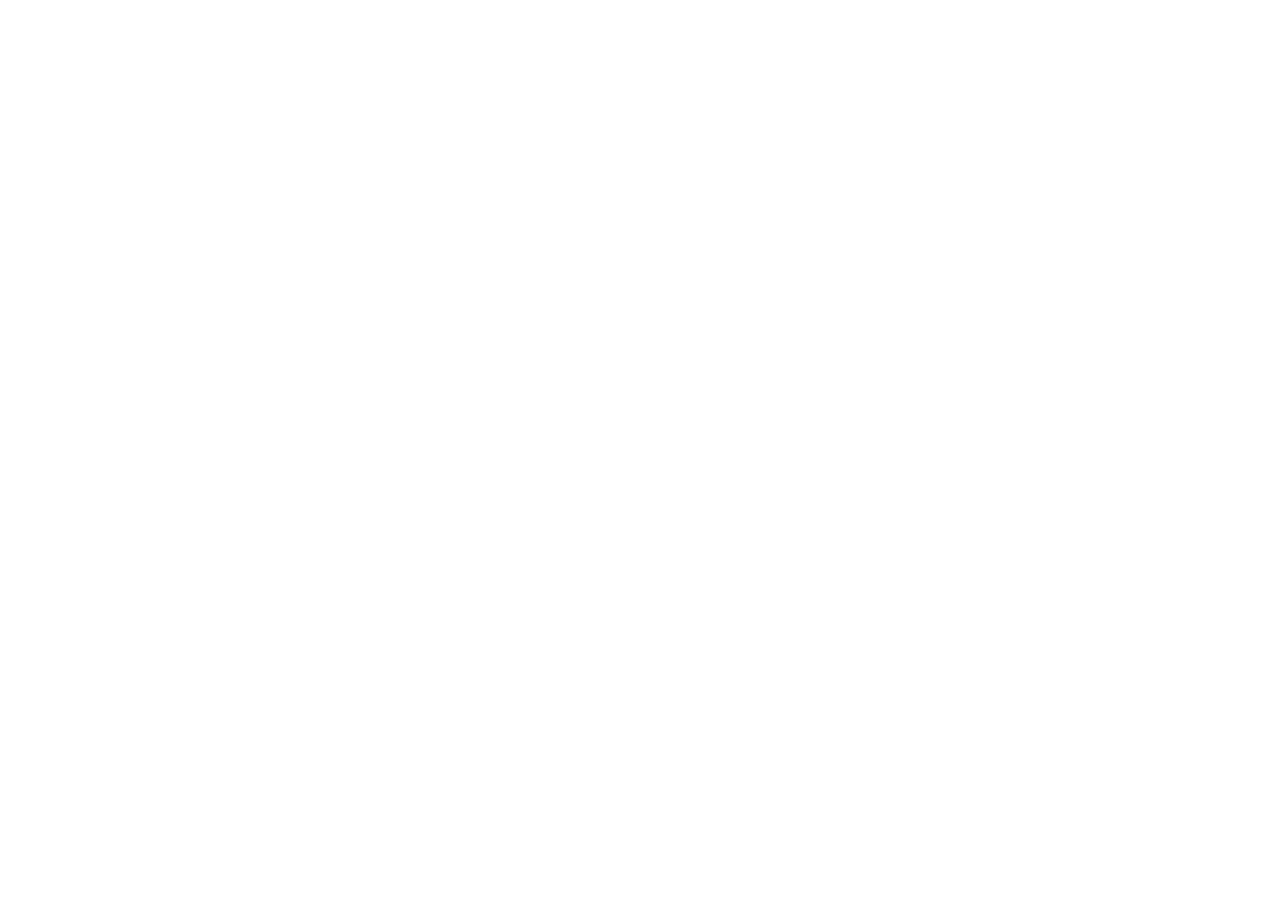
==== contact.html @ e7af488c "Initialisation du projet AfriConnect Summit" ====
<!DOCTYPE html>
<html lang="en">
<head>
    <meta charset="UTF-8">
    <meta name="viewport" content="width=device-width, initial-scale=1.0">
    <title>AfriConnect Summit 2026</title>
</head>
<body>
    
</body>
</html>
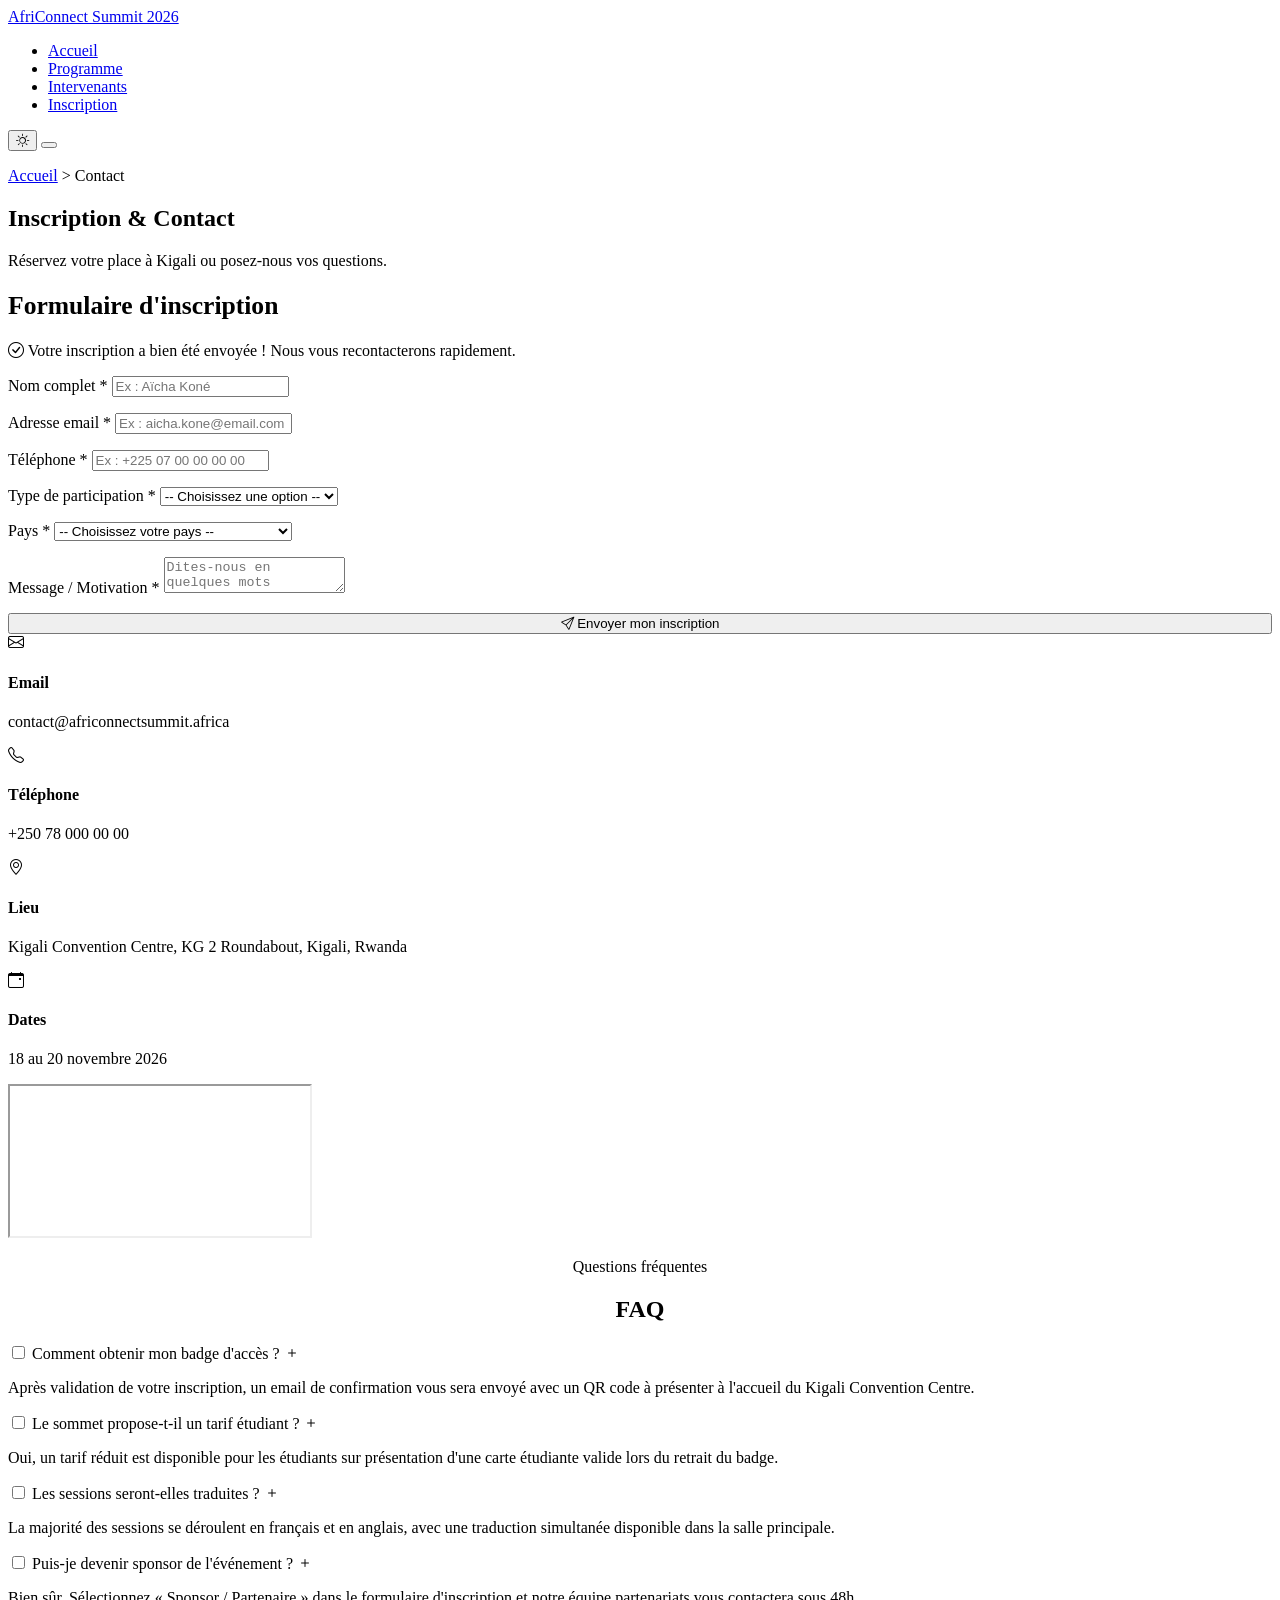
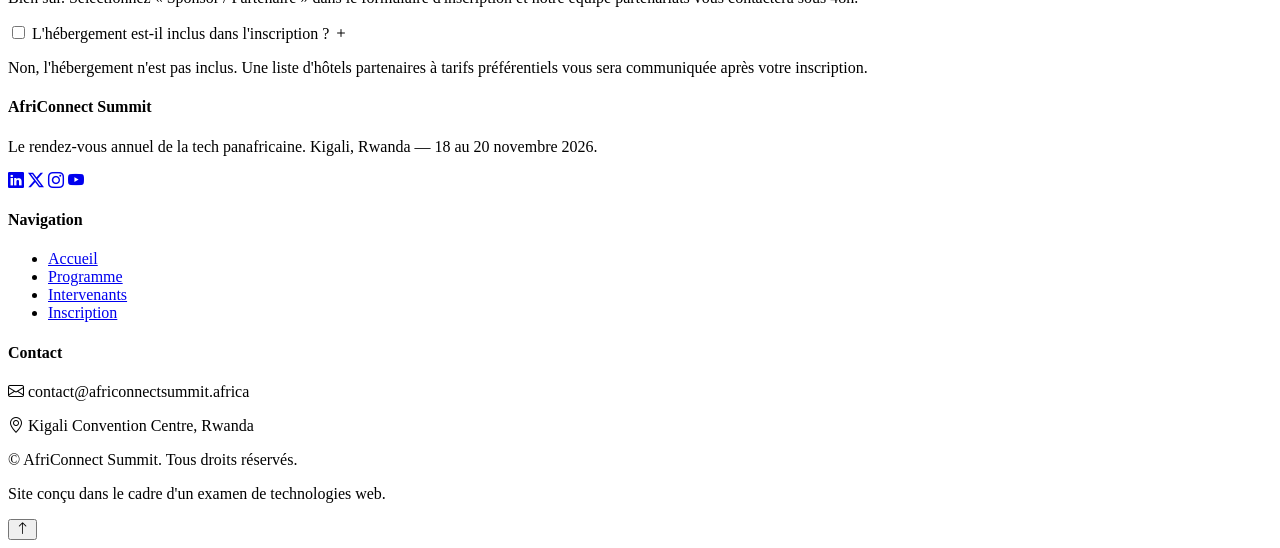
==== commit 5d2cf666: "Commit 2:Ajout de la structure HTML et CSS de base" ====
--- a/contact.html
+++ b/contact.html
@@ -1,11 +1,284 @@
 <!DOCTYPE html>
-<html lang="en">
+<html lang="fr">
 <head>
-    <meta charset="UTF-8">
-    <meta name="viewport" content="width=device-width, initial-scale=1.0">
-    <title>AfriConnect Summit 2026</title>
+  <meta charset="UTF-8">
+  <meta name="viewport" content="width=device-width, initial-scale=1.0">
+  <title>AfriConnect Summit 2026 — Inscription & Contact</title>
+  <meta name="description" content="Inscrivez-vous à l'AfriConnect Summit 2026 et contactez l'équipe organisatrice.">
+
+  <link rel="preconnect" href="https://fonts.googleapis.com">
+  <link href="https://fonts.googleapis.com/css2?family=Bricolage+Grotesque:wght@500;600;700;800&family=Inter:wght@400;500;600;700&display=swap" rel="stylesheet">
+  <link rel="stylesheet" href="https://cdn.jsdelivr.net/npm/bootstrap-icons@1.11.3/font/bootstrap-icons.css">
+  <!-- <link rel="stylesheet" href="css/style.css"> -->
 </head>
 <body>
-    
+
+  <header>
+    <nav class="navbar">
+      <div class="container">
+        <a href="index.html" class="logo">AfriConnect <span>Summit 2026</span></a>
+
+        <ul class="nav-links">
+          <li><a href="index.html">Accueil</a></li>
+          <li><a href="programme.html">Programme</a></li>
+          <li><a href="intervenants.html">Intervenants</a></li>
+          <li><a href="contact.html" class="active">Inscription</a></li>
+        </ul>
+
+        <div class="nav-actions">
+          <button class="theme-toggle" aria-label="Basculer le mode sombre / clair">
+            <i class="bi bi-sun"></i>
+          </button>
+          <button class="hamburger" aria-label="Ouvrir le menu de navigation">
+            <span></span><span></span><span></span>
+          </button>
+        </div>
+      </div>
+    </nav>
+  </header>
+
+  <main>
+    <!-- ========================= HERO INTERNE ========================= -->
+    <section class="page-hero">
+      <div class="container">
+        <p class="breadcrumb"><a href="index.html">Accueil</a> &gt; <span class="current">Contact</span></p>
+        <h1>Inscription & Contact</h1>
+        <p class="section-subtitle">Réservez votre place à Kigali ou posez-nous vos questions.</p>
+      </div>
+    </section>
+
+    <!-- ===================== FORMULAIRE + INFOS ===================== -->
+    <section class="contact-section">
+      <div class="container">
+        <div class="contact-layout">
+
+          <!-- Colonne gauche : formulaire -->
+          <div class="contact-form-wrap">
+            <h2 class="section-title" style="font-size:1.6rem;">Formulaire d'inscription</h2>
+
+            <p class="form-success">
+              <i class="bi bi-check-circle"></i>
+              Votre inscription a bien été envoyée ! Nous vous recontacterons rapidement.
+            </p>
+
+            <form id="contact-form" novalidate>
+
+              <div class="form-group">
+                <label for="full-name">Nom complet *</label>
+                <input type="text" id="full-name" name="full-name" placeholder="Ex : Aïcha Koné">
+                <p class="error-message"></p>
+              </div>
+
+              <div class="form-group">
+                <label for="email">Adresse email *</label>
+                <input type="email" id="email" name="email" placeholder="Ex : aicha.kone@email.com">
+                <p class="error-message"></p>
+              </div>
+
+              <div class="form-group">
+                <label for="phone">Téléphone *</label>
+                <input type="tel" id="phone" name="phone" placeholder="Ex : +225 07 00 00 00 00">
+                <p class="error-message"></p>
+              </div>
+
+              <div class="form-group">
+                <label for="participation-type">Type de participation *</label>
+                <select id="participation-type" name="participation-type">
+                  <option value="">-- Choisissez une option --</option>
+                  <option value="participant">Participant(e)</option>
+                  <option value="intervenant">Intervenant(e)</option>
+                  <option value="sponsor">Sponsor / Partenaire</option>
+                  <option value="presse">Presse / Média</option>
+                </select>
+                <p class="error-message"></p>
+              </div>
+
+              <div class="form-group">
+                <label for="country">Pays *</label>
+                <select id="country" name="country">
+                  <option value="">-- Choisissez votre pays --</option>
+                  <option value="senegal">Sénégal</option>
+                  <option value="cote-ivoire">Côte d'Ivoire</option>
+                  <option value="nigeria">Nigeria</option>
+                  <option value="ghana">Ghana</option>
+                  <option value="kenya">Kenya</option>
+                  <option value="rwanda">Rwanda</option>
+                  <option value="maroc">Maroc</option>
+                  <option value="tunisie">Tunisie</option>
+                  <option value="afrique-sud">Afrique du Sud</option>
+                  <option value="guinee">Guinée</option>
+                  <option value="cameroun">Cameroun</option>
+                  <option value="rdc">République Démocratique du Congo</option>
+                </select>
+                <p class="error-message"></p>
+              </div>
+
+              <div class="form-group">
+                <label for="message">Message / Motivation *</label>
+                <textarea id="message" name="message" placeholder="Dites-nous en quelques mots pourquoi vous souhaitez participer (20 caractères minimum)"></textarea>
+                <p class="error-message"></p>
+              </div>
+
+              <button type="submit" class="btn btn-primary" style="width:100%; justify-content:center;">
+                <i class="bi bi-send"></i> Envoyer mon inscription
+              </button>
+            </form>
+          </div>
+
+          <!-- Colonne droite : informations -->
+          <div class="contact-info-wrap">
+            <div class="info-item">
+              <div class="info-icon"><i class="bi bi-envelope"></i></div>
+              <div>
+                <h4>Email</h4>
+                <p>contact@africonnectsummit.africa</p>
+              </div>
+            </div>
+            <div class="info-item">
+              <div class="info-icon"><i class="bi bi-telephone"></i></div>
+              <div>
+                <h4>Téléphone</h4>
+                <p>+250 78 000 00 00</p>
+              </div>
+            </div>
+            <div class="info-item">
+              <div class="info-icon"><i class="bi bi-geo-alt"></i></div>
+              <div>
+                <h4>Lieu</h4>
+                <p>Kigali Convention Centre, KG 2 Roundabout, Kigali, Rwanda</p>
+              </div>
+            </div>
+            <div class="info-item">
+              <div class="info-icon"><i class="bi bi-calendar-event"></i></div>
+              <div>
+                <h4>Dates</h4>
+                <p>18 au 20 novembre 2026</p>
+              </div>
+            </div>
+
+            <!-- Carte Google Maps -->
+            <div class="map-wrap">
+              <iframe
+                src="https://www.google.com/maps?q=Kigali%20Convention%20Centre&output=embed"
+                loading="lazy"
+                referrerpolicy="no-referrer-when-downgrade"
+                title="Localisation du Kigali Convention Centre">
+              </iframe>
+            </div>
+          </div>
+
+        </div>
+      </div>
+    </section>
+
+    <!-- ===================== FAQ EN ACCORDÉON CSS PUR ===================== -->
+    <section class="faq-section">
+      <div class="container">
+        <p class="eyebrow" style="text-align:center; display:block;">Questions fréquentes</p>
+        <h2 class="section-title" style="text-align:center;">FAQ</h2>
+
+        <div class="faq-list">
+
+          <div class="faq-item">
+            <input type="checkbox" id="faq-1">
+            <label class="faq-question" for="faq-1">
+              Comment obtenir mon badge d'accès ?
+              <span class="faq-icon"><i class="bi bi-plus"></i></span>
+            </label>
+            <div class="faq-answer">
+              <p>Après validation de votre inscription, un email de confirmation vous sera envoyé avec un QR code à présenter à l'accueil du Kigali Convention Centre.</p>
+            </div>
+          </div>
+
+          <div class="faq-item">
+            <input type="checkbox" id="faq-2">
+            <label class="faq-question" for="faq-2">
+              Le sommet propose-t-il un tarif étudiant ?
+              <span class="faq-icon"><i class="bi bi-plus"></i></span>
+            </label>
+            <div class="faq-answer">
+              <p>Oui, un tarif réduit est disponible pour les étudiants sur présentation d'une carte étudiante valide lors du retrait du badge.</p>
+            </div>
+          </div>
+
+          <div class="faq-item">
+            <input type="checkbox" id="faq-3">
+            <label class="faq-question" for="faq-3">
+              Les sessions seront-elles traduites ?
+              <span class="faq-icon"><i class="bi bi-plus"></i></span>
+            </label>
+            <div class="faq-answer">
+              <p>La majorité des sessions se déroulent en français et en anglais, avec une traduction simultanée disponible dans la salle principale.</p>
+            </div>
+          </div>
+
+          <div class="faq-item">
+            <input type="checkbox" id="faq-4">
+            <label class="faq-question" for="faq-4">
+              Puis-je devenir sponsor de l'événement ?
+              <span class="faq-icon"><i class="bi bi-plus"></i></span>
+            </label>
+            <div class="faq-answer">
+              <p>Bien sûr. Sélectionnez « Sponsor / Partenaire » dans le formulaire d'inscription et notre équipe partenariats vous contactera sous 48h.</p>
+            </div>
+          </div>
+
+          <div class="faq-item">
+            <input type="checkbox" id="faq-5">
+            <label class="faq-question" for="faq-5">
+              L'hébergement est-il inclus dans l'inscription ?
+              <span class="faq-icon"><i class="bi bi-plus"></i></span>
+            </label>
+            <div class="faq-answer">
+              <p>Non, l'hébergement n'est pas inclus. Une liste d'hôtels partenaires à tarifs préférentiels vous sera communiquée après votre inscription.</p>
+            </div>
+          </div>
+
+        </div>
+      </div>
+    </section>
+  </main>
+
+  <footer class="site-footer">
+    <div class="container">
+      <div class="footer-columns">
+        <div class="footer-col">
+          <h4>AfriConnect Summit</h4>
+          <p>Le rendez-vous annuel de la tech panafricaine. Kigali, Rwanda — 18 au 20 novembre 2026.</p>
+          <div class="social-icons">
+            <a href="#" aria-label="LinkedIn"><i class="bi bi-linkedin"></i></a>
+            <a href="#" aria-label="Twitter / X"><i class="bi bi-twitter-x"></i></a>
+            <a href="#" aria-label="Instagram"><i class="bi bi-instagram"></i></a>
+            <a href="#" aria-label="YouTube"><i class="bi bi-youtube"></i></a>
+          </div>
+        </div>
+        <div class="footer-col">
+          <h4>Navigation</h4>
+          <ul>
+            <li><a href="index.html">Accueil</a></li>
+            <li><a href="programme.html">Programme</a></li>
+            <li><a href="intervenants.html">Intervenants</a></li>
+            <li><a href="contact.html">Inscription</a></li>
+          </ul>
+        </div>
+        <div class="footer-col">
+          <h4>Contact</h4>
+          <p><i class="bi bi-envelope"></i> contact@africonnectsummit.africa</p>
+          <p><i class="bi bi-geo-alt"></i> Kigali Convention Centre, Rwanda</p>
+        </div>
+      </div>
+
+      <div class="footer-bottom">
+        <p>&copy; <span class="current-year"></span> AfriConnect Summit. Tous droits réservés.</p>
+        <p>Site conçu dans le cadre d'un examen de technologies web.</p>
+      </div>
+    </div>
+  </footer>
+
+  <button class="back-to-top" aria-label="Retour en haut">
+    <i class="bi bi-arrow-up"></i>
+  </button>
+
+  <script src="js/main.js"></script>
 </body>
 </html>
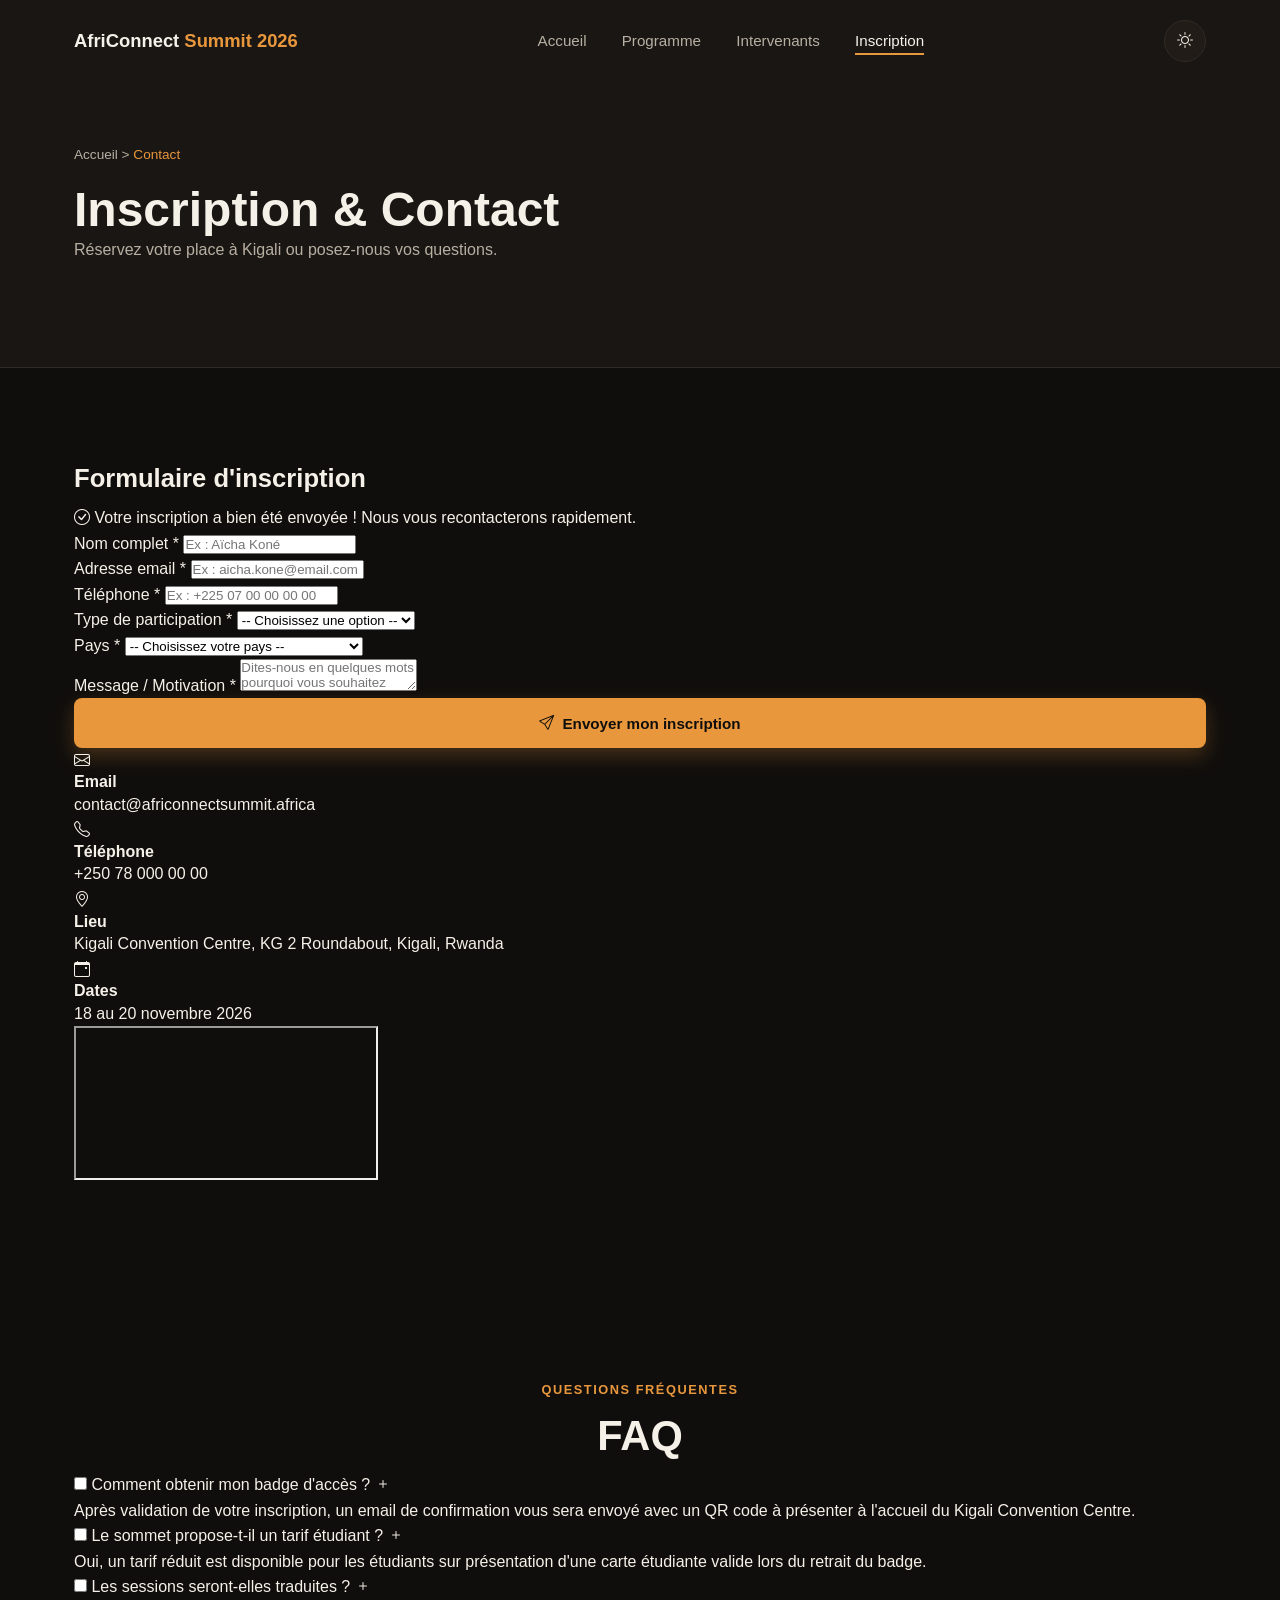
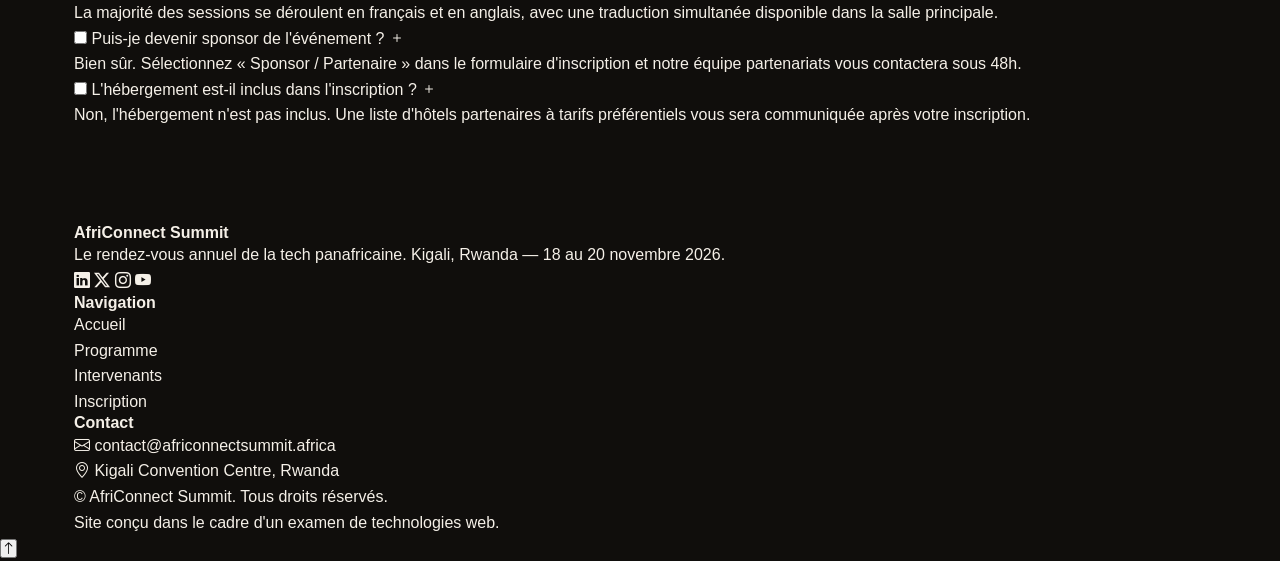
==== commit 19e5a9cf: "Commit 3: CSS: Ajout de Boutons,Navbar,Section Hero" ====
--- a/contact.html
+++ b/contact.html
@@ -9,7 +9,7 @@
   <link rel="preconnect" href="https://fonts.googleapis.com">
   <link href="https://fonts.googleapis.com/css2?family=Bricolage+Grotesque:wght@500;600;700;800&family=Inter:wght@400;500;600;700&display=swap" rel="stylesheet">
   <link rel="stylesheet" href="https://cdn.jsdelivr.net/npm/bootstrap-icons@1.11.3/font/bootstrap-icons.css">
-  <!-- <link rel="stylesheet" href="css/style.css"> -->
+  <link rel="stylesheet" href="css/style.css">
 </head>
 <body>
 
--- a/css/style.css
+++ b/css/style.css
@@ -0,0 +1,275 @@
+/* ==========================================================================
+AFRICONNECT SUMMIT 2026 — CSS OPTIMISÉ
+========================================================================== */
+
+/* --------------------------------------------------------------------------
+1. VARIABLES CSS
+-------------------------------------------------------------------------- */
+:root {
+--bg: #100e0c;
+--bg-alt: #1a1613;
+--bg-card: #211c18;
+--text: #f5f0e8;
+--text-muted: #b8afa3;
+--border: #322b25;
+--primary: #e8973d;
+--secondary: #1b7a6b;
+--accent: #d1573f;
+--font-display: 'Bricolage Grotesque', sans-serif;
+--font-body: 'Inter', sans-serif;
+--radius: 14px;
+--radius-sm: 8px;
+--gap: 1.5rem;
+--container: 1180px;
+--transition: 0.25s ease;
+--shadow: 0 10px 30px rgba(0,0,0,0.35);
+}
+
+[data-theme="light"] {
+--bg: #faf7f2;
+--bg-alt: #ffffff;
+--bg-card: #ffffff;
+--text: #211c18;
+--text-muted: #5b5349;
+--border: #e7e0d6;
+--shadow: 0 10px 30px rgba(20,15,10,0.08);
+}
+
+/* --------------------------------------------------------------------------
+2. RESET & BASE
+-------------------------------------------------------------------------- */
+* { margin:0; padding:0; box-sizing:border-box; }
+html { scroll-behavior:smooth; }
+body {
+font-family: var(--font-body);
+background: var(--bg);
+color: var(--text);
+line-height:1.6;
+transition: background var(--transition), color var(--transition);
+overflow-x:hidden;
+}
+h1,h2,h3,h4 { font-family:var(--font-display); font-weight:600; line-height:1.15; }
+a { text-decoration:none; color:inherit; }
+ul { list-style:none; }
+img { max-width:100%; display:block; }
+button,input,select,textarea { font-family:inherit; }
+.container { max-width:var(--container); margin:0 auto; padding:0 1.5rem; }
+.eyebrow {
+display:inline-block;
+font-size:.8rem;
+letter-spacing:.12em;
+text-transform:uppercase;
+color:var(--primary);
+font-weight:600;
+margin-bottom:.75rem;
+}
+.section-title { font-size:clamp(1.8rem,3.5vw,2.6rem); margin-bottom:.75rem; }
+.section-subtitle { color:var(--text-muted); max-width:560px; margin-bottom:3rem; }
+section { padding:6rem 0; }
+
+/* --------------------------------------------------------------------------
+3. BOUTONS
+-------------------------------------------------------------------------- */
+.btn {
+display:inline-flex;
+align-items:center;
+gap:.5rem;
+padding:.9rem 1.8rem;
+border-radius:var(--radius-sm);
+font-weight:600;
+font-size:.95rem;
+border:2px solid transparent;
+cursor:pointer;
+transition: transform var(--transition), box-shadow var(--transition), background var(--transition);
+}
+.btn:hover { transform:translateY(-3px); }
+.btn-primary {
+background:var(--primary);
+color:#100e0c;
+box-shadow:0 8px 20px rgba(232,151,61,0.25);
+}
+.btn-primary:hover { box-shadow:0 12px 28px rgba(232,151,61,0.4); }
+.btn-outline {
+background:transparent;
+border-color:var(--border);
+color:var(--text);
+}
+.btn-outline:hover { border-color:var(--primary); color:var(--primary); }
+
+/* --------------------------------------------------------------------------
+4. NAVBAR
+-------------------------------------------------------------------------- */
+.navbar {
+position:fixed;
+top:0;
+left:0;
+width:100%;
+z-index:1000;
+padding:1.25rem 0;
+background:transparent;
+transition: background var(--transition), box-shadow var(--transition), padding var(--transition);
+}
+.navbar.scrolled {
+background:var(--bg);
+box-shadow:var(--shadow);
+padding:.85rem 0;
+border-bottom:1px solid var(--border);
+}
+.navbar .container { display:flex; align-items:center; justify-content:space-between; }
+.logo {
+font-family:var(--font-display);
+font-size:1.15rem;
+font-weight:700;
+}
+.logo span { color:var(--primary); }
+.nav-links {
+display:flex;
+gap:2.2rem;
+align-items:center;
+}
+.nav-links a {
+font-size:.95rem;
+font-weight:500;
+color:var(--text-muted);
+transition:color var(--transition);
+position:relative;
+}
+.nav-links a:hover,
+.nav-links a.active { color:var(--text); }
+.nav-links a.active::after {
+content:"";
+position:absolute;
+left:0;
+bottom:-6px;
+width:100%;
+height:2px;
+background:var(--primary);
+}
+.nav-actions { display:flex; align-items:center; gap:1rem; }
+.theme-toggle {
+width:42px;
+height:42px;
+border-radius:50%;
+border:1px solid var(--border);
+background:var(--bg-card);
+color:var(--text);
+display:flex;
+align-items:center;
+justify-content:center;
+cursor:pointer;
+transition: border-color var(--transition), transform var(--transition);
+font-size:1rem;
+}
+.theme-toggle:hover { border-color:var(--primary); transform:rotate(20deg); }
+.hamburger {
+display:none;
+flex-direction:column;
+gap:5px;
+background:none;
+border:none;
+cursor:pointer;
+z-index:1100;
+}
+.hamburger span {
+width:26px;
+height:2px;
+background:var(--text);
+transition: transform var(--transition), opacity var(--transition);
+}
+.hamburger.open span:nth-child(1) { transform:translateY(7px) rotate(45deg); }
+.hamburger.open span:nth-child(2) { opacity:0; }
+.hamburger.open span:nth-child(3) { transform:translateY(-7px) rotate(-45deg); }
+/* --------------------------------------------------------------------------
+5. HERO
+-------------------------------------------------------------------------- */
+.hero {
+min-height:100vh;
+display:flex;
+align-items:center;
+position:relative;
+padding-top:6rem;
+background:
+radial-gradient(circle at 85% 15%, rgba(232,151,61,0.14), transparent 45%),
+radial-gradient(circle at 10% 85%, rgba(27,122,107,0.16), transparent 45%);
+}
+.hero::before {
+content:"";
+position:absolute;
+top:0;
+left:0;
+width:100%;
+height:6px;
+background:repeating-linear-gradient(90deg,
+var(--primary) 0 24px,
+var(--secondary) 24px 48px,
+var(--accent) 48px 72px
+);
+}
+.hero-content { max-width:780px; }
+.hero h1 {
+font-size:clamp(2.4rem,6vw,4.2rem);
+margin-bottom:1.2rem;
+}
+.hero h1 .highlight { color:var(--primary); }
+.hero-subtitle {
+font-size:1.15rem;
+color:var(--text-muted);
+margin-bottom:2.2rem;
+max-width:540px;
+}
+.hero-subtitle strong { color:var(--text); }
+.hero-cta {
+display:flex;
+gap:1rem;
+flex-wrap:wrap;
+margin-bottom:3.5rem;
+}
+.countdown {
+display:flex;
+gap:1.2rem;
+flex-wrap:wrap;
+}
+.countdown-item {
+background:var(--bg-card);
+border:1px solid var(--border);
+border-radius:var(--radius);
+padding:1rem 1.4rem;
+min-width:88px;
+text-align:center;
+}
+.countdown-number {
+font-family:var(--font-display);
+font-size:2rem;
+font-weight:700;
+color:var(--primary);
+display:block;
+}
+.countdown-label {
+font-size:.75rem;
+text-transform:uppercase;
+letter-spacing:.08em;
+color:var(--text-muted);
+}
+.fade-up {
+animation:fadeUp .9s ease both;
+}
+.fade-up.delay-1 { animation-delay:.15s; }
+.fade-up.delay-2 { animation-delay:.3s; }
+.fade-up.delay-3 { animation-delay:.45s; }
+@keyframes fadeUp {
+from { opacity:0; transform:translateY(24px); }
+to { opacity:1; transform:translateY(0); }
+}
+.page-hero {
+padding:9rem 0 3.5rem;
+background:var(--bg-alt);
+border-bottom:1px solid var(--border);
+}
+.breadcrumb {
+font-size:.85rem;
+color:var(--text-muted);
+margin-bottom:1rem;
+}
+.breadcrumb a:hover { color:var(--primary); }
+.breadcrumb .current { color:var(--primary); }
+.page-hero h1 { font-size:clamp(2rem,4vw,3rem); }
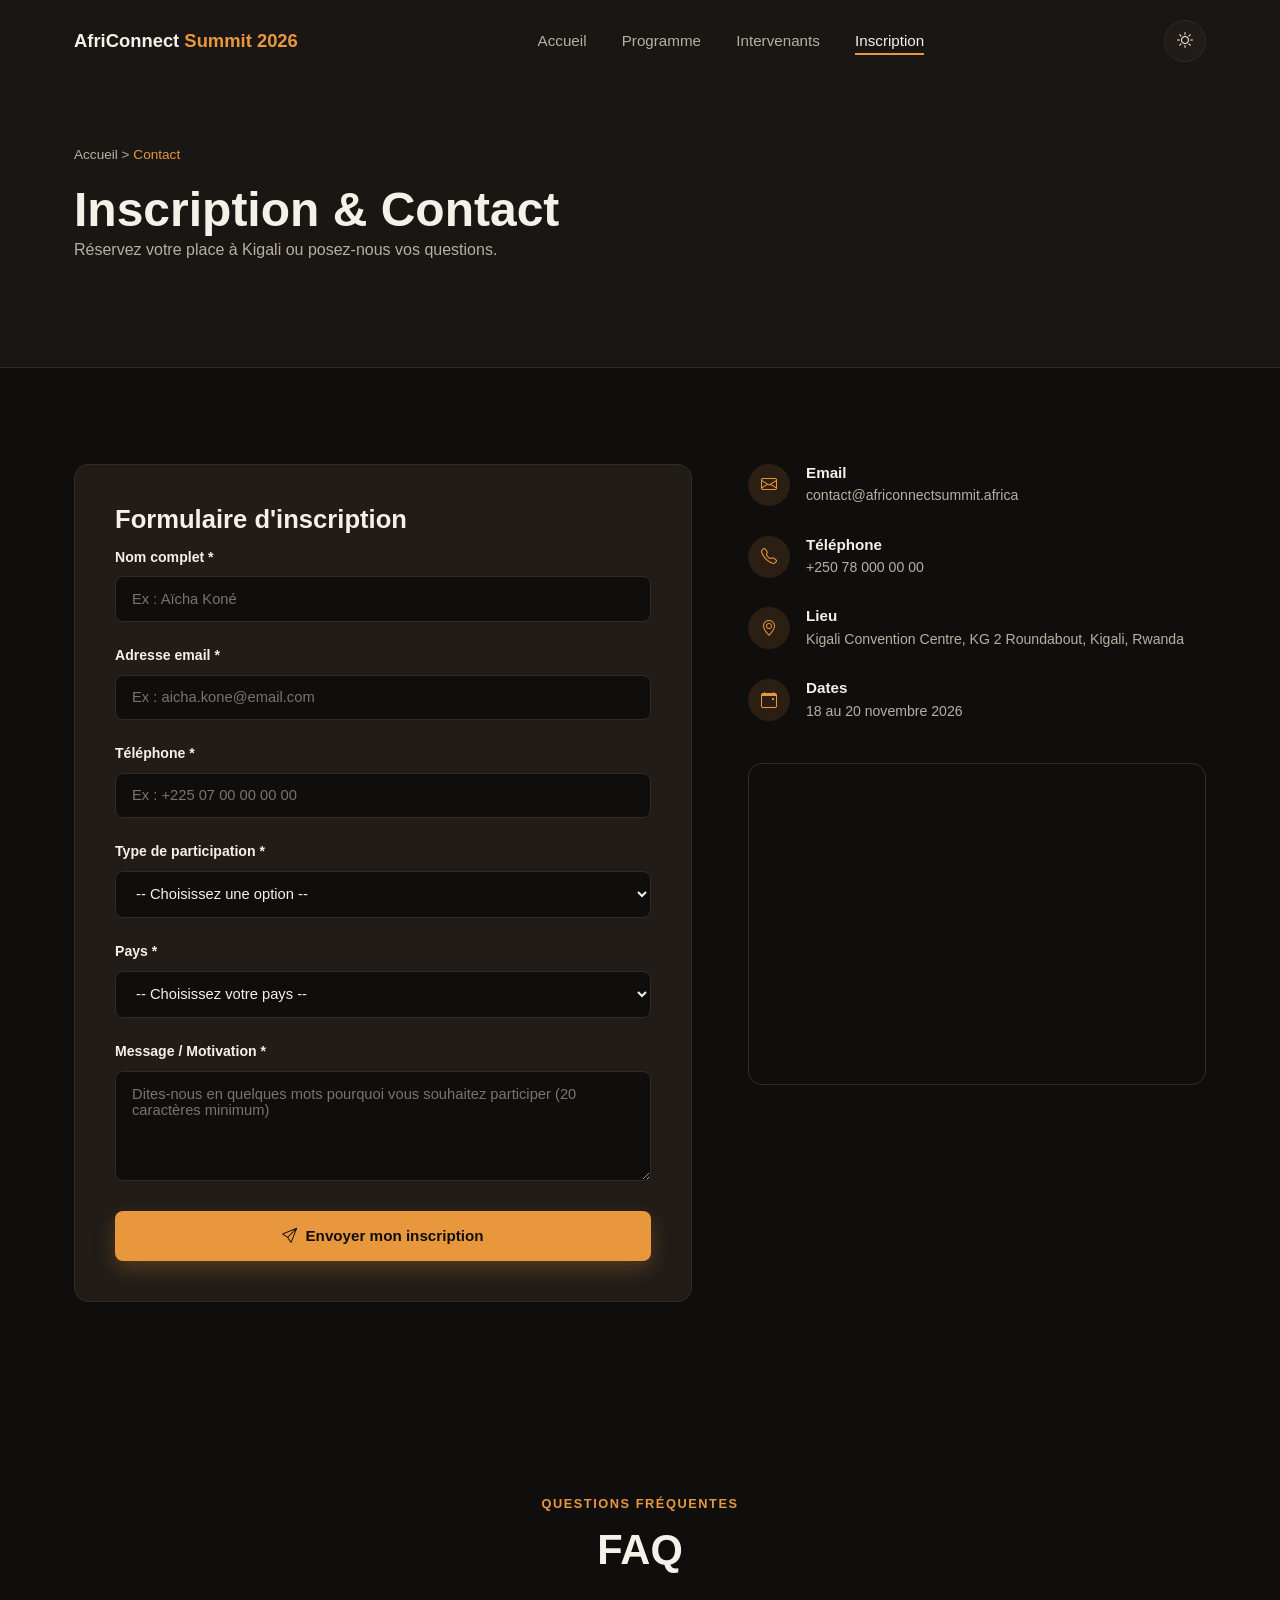
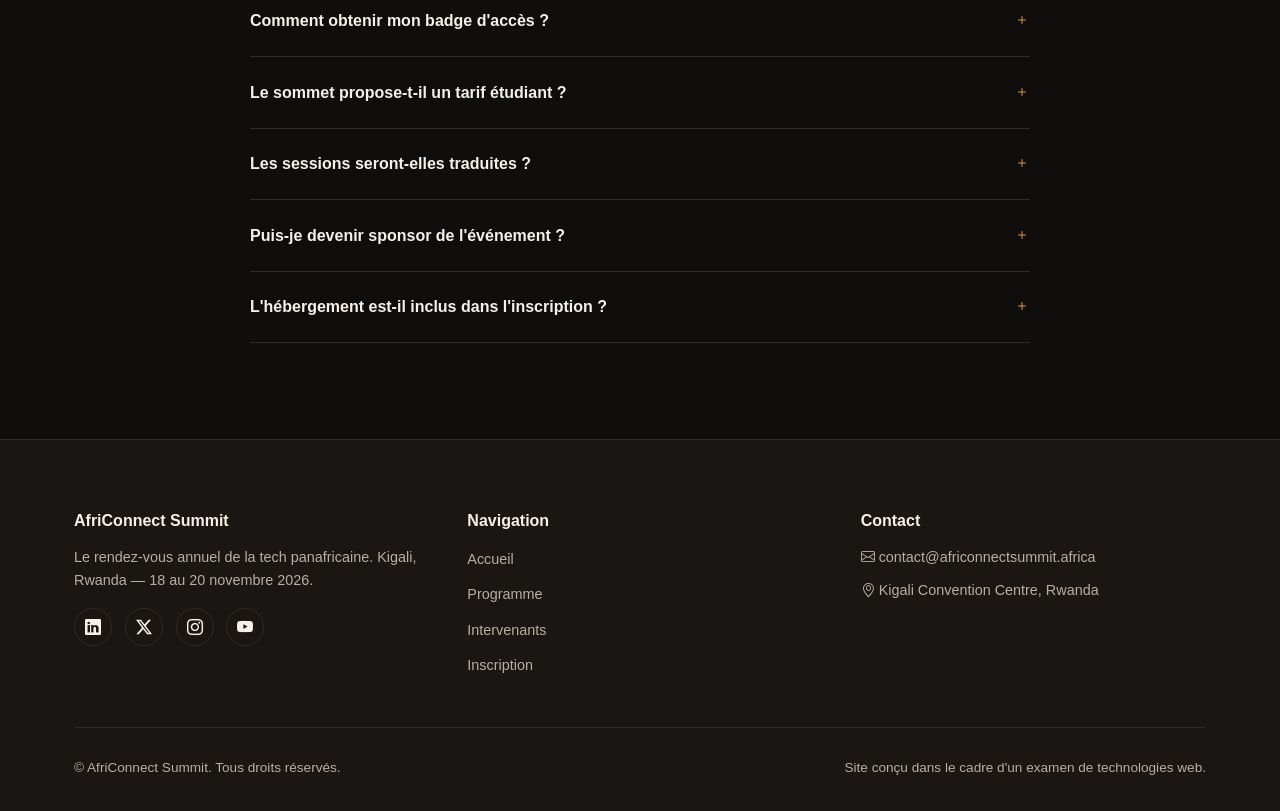
==== commit 8521ee47: "Commit 5:CSS de (l'animation au scroll,programme,contact,filtres)" ====
--- a/contact.html
+++ b/contact.html
@@ -159,10 +159,10 @@
             <!-- Carte Google Maps -->
             <div class="map-wrap">
               <iframe
-                src="https://www.google.com/maps?q=Kigali%20Convention%20Centre&output=embed"
+                src="https://www.google.com/maps?q=dakar%20Convention%20Centre&output=embed"
                 loading="lazy"
                 referrerpolicy="no-referrer-when-downgrade"
-                title="Localisation du Kigali Convention Centre">
+                title="Localisation de Dakar Convention Centre">
               </iframe>
             </div>
           </div>
--- a/css/style.css
+++ b/css/style.css
@@ -272,4 +272,463 @@
 }
 .breadcrumb a:hover { color:var(--primary); }
 .breadcrumb .current { color:var(--primary); }
-.page-hero h1 { font-size:clamp(2rem,4vw,3rem); }+.page-hero h1 { font-size:clamp(2rem,4vw,3rem); }
+
+/* --------------------------------------------------------------------------
+6. GRILLES (Stats, Intervenants, Thématiques)
+-------------------------------------------------------------------------- */
+.stats-grid {
+display:grid;
+grid-template-columns:repeat(4,1fr);
+gap:var(--gap);
+}
+.stat-card {
+background:var(--bg-card);
+border:1px solid var(--border);
+border-radius:var(--radius);
+padding:2.2rem 1.5rem;
+text-align:center;
+transition: transform var(--transition), border-color var(--transition);
+}
+.stat-card:hover { transform:translateY(-6px); border-color:var(--primary); }
+.stat-number {
+font-family:var(--font-display);
+font-size:2.6rem;
+font-weight:700;
+color:var(--primary);
+}
+.stat-label {
+color:var(--text-muted);
+font-size:.95rem;
+margin-top:.4rem;
+}
+
+.speakers-grid {
+display:grid;
+grid-template-columns:repeat(4,1fr);
+gap:var(--gap);
+}
+.speakers-grid.speakers-full { grid-template-columns:repeat(3,1fr); }
+.speaker-card {
+background:var(--bg-card);
+border:1px solid var(--border);
+border-radius:var(--radius);
+overflow:hidden;
+transition: transform var(--transition), box-shadow var(--transition);
+}
+.speaker-card:hover { transform:translateY(-8px); box-shadow:var(--shadow); }
+.speaker-photo {
+width:100%;
+aspect-ratio:4/4.2;
+object-fit:cover;
+}
+.speaker-info { padding:1.2rem; }
+.speaker-info h3 { font-size:1.05rem; margin-bottom:.2rem; }
+.speaker-role { font-size:.85rem; color:var(--primary); margin-bottom:.3rem; }
+.speaker-country { font-size:.82rem; color:var(--text-muted); }
+.speaker-tag {
+display:inline-block;
+font-size:.72rem;
+text-transform:uppercase;
+letter-spacing:.05em;
+color:var(--secondary);
+margin-top:.4rem;
+}
+.section-footer-action { text-align:center; margin-top:3rem; }
+.speaker-card.hidden { display:none; }
+
+.themes-grid {
+display:grid;
+grid-template-columns:repeat(2,1fr);
+gap:var(--gap);
+}
+.theme-card {
+display:flex;
+gap:1.2rem;
+background:var(--bg-card);
+border:1px solid var(--border);
+border-radius:var(--radius);
+padding:2rem;
+transition:transform var(--transition);
+}
+.theme-card:hover { transform:translateY(-6px); }
+.theme-icon {
+font-size:1.6rem;
+color:var(--secondary);
+flex-shrink:0;
+}
+.theme-card h3 { font-size:1.1rem; margin-bottom:.4rem; }
+.theme-card p { color:var(--text-muted); font-size:.9rem; }
+
+/* --------------------------------------------------------------------------
+7. RAISONS (Flexbox)
+-------------------------------------------------------------------------- */
+.reasons {
+display:flex;
+gap:var(--gap);
+flex-wrap:wrap;
+}
+.reason-card {
+flex:1 1 300px;
+background:var(--bg-card);
+border:1px solid var(--border);
+border-radius:var(--radius);
+padding:2.2rem;
+transition: transform var(--transition), box-shadow var(--transition);
+}
+.reason-card:hover { transform:translateY(-6px); box-shadow:var(--shadow); }
+.reason-icon {
+width:52px;
+height:52px;
+border-radius:var(--radius-sm);
+background:rgba(232,151,61,0.12);
+color:var(--primary);
+display:flex;
+align-items:center;
+justify-content:center;
+font-size:1.4rem;
+margin-bottom:1.2rem;
+}
+.reason-card h3 { font-size:1.2rem; margin-bottom:.6rem; }
+.reason-card p { color:var(--text-muted); font-size:.95rem; }
+
+/* --------------------------------------------------------------------------
+8. SPONSORS
+-------------------------------------------------------------------------- */
+.sponsors-tiers { display:flex; flex-direction:column; gap:2.5rem; }
+.sponsor-tier { text-align:center; }
+.sponsor-tier-label {
+font-size:.8rem;
+text-transform:uppercase;
+letter-spacing:.1em;
+color:var(--text-muted);
+margin-bottom:1.2rem;
+}
+.sponsor-row {
+display:flex;
+justify-content:center;
+align-items:center;
+gap:2rem;
+flex-wrap:wrap;
+}
+.sponsor-logo {
+background:var(--bg-card);
+border:1px solid var(--border);
+border-radius:var(--radius-sm);
+display:flex;
+align-items:center;
+justify-content:center;
+font-family:var(--font-display);
+font-weight:700;
+color:var(--text-muted);
+transition: color var(--transition), border-color var(--transition);
+}
+.sponsor-row.gold .sponsor-logo { width:200px; height:90px; font-size:1.2rem; }
+.sponsor-row.silver .sponsor-logo { width:160px; height:72px; font-size:1rem; }
+.sponsor-row.bronze .sponsor-logo { width:130px; height:60px; font-size:.85rem; }
+.sponsor-logo:hover { color:var(--primary); border-color:var(--primary); }
+
+/* --------------------------------------------------------------------------
+9. FOOTER
+-------------------------------------------------------------------------- */
+.site-footer {
+background:var(--bg-alt);
+border-top:1px solid var(--border);
+padding:4.5rem 0 2rem;
+}
+.footer-columns {
+display:flex;
+justify-content:space-between;
+gap:3rem;
+flex-wrap:wrap;
+padding-bottom:2.5rem;
+}
+.footer-col { flex:1 1 220px; }
+.footer-col h4 { font-size:1rem; margin-bottom:1rem; }
+.footer-col p { color:var(--text-muted); font-size:.9rem; margin-bottom:.6rem; }
+.footer-col ul li { margin-bottom:.6rem; }
+.footer-col ul a {
+color:var(--text-muted);
+font-size:.9rem;
+transition:color var(--transition);
+}
+.footer-col ul a:hover { color:var(--primary); }
+.social-icons {
+display:flex;
+gap:.8rem;
+margin-top:1rem;
+}
+.social-icons a {
+width:38px;
+height:38px;
+border-radius:50%;
+border:1px solid var(--border);
+display:flex;
+align-items:center;
+justify-content:center;
+transition: background var(--transition), color var(--transition);
+}
+.social-icons a:hover { background:var(--primary); color:#100e0c; }
+.footer-bottom {
+display:flex;
+justify-content:space-between;
+align-items:center;
+padding-top:1.8rem;
+border-top:1px solid var(--border);
+color:var(--text-muted);
+font-size:.85rem;
+flex-wrap:wrap;
+gap:1rem;
+}
+.back-to-top {
+width:42px;
+height:42px;
+border-radius:50%;
+background:var(--primary);
+color:#100e0c;
+position:fixed;
+bottom:2rem;
+right:2rem;
+display:flex;
+align-items:center;
+justify-content:center;
+border:none;
+cursor:pointer;
+opacity:0;
+visibility:hidden;
+transform:translateY(10px);
+transition: opacity var(--transition), transform var(--transition), visibility var(--transition);
+z-index:900;
+font-size:1.1rem;
+box-shadow:var(--shadow);
+}
+.back-to-top.visible { opacity:1; visibility:visible; transform:translateY(0); }
+/* --------------------------------------------------------------------------
+10. ANIMATIONS AU SCROLL
+-------------------------------------------------------------------------- */
+.reveal {
+opacity:0;
+transform:translateY(30px);
+transition: opacity .7s ease, transform .7s ease;
+}
+.reveal.zoom { transform:scale(.92); }
+.reveal.slide-left { transform:translateX(-40px); }
+.reveal.slide-right { transform:translateX(40px); }
+.reveal.is-visible {
+opacity:1;
+transform:translate(0,0) scale(1);
+}
+
+/* --------------------------------------------------------------------------
+11. PROGRAMME — ONGLETS
+-------------------------------------------------------------------------- */
+.tabs {
+display:flex;
+gap:.8rem;
+margin-bottom:2.5rem;
+flex-wrap:wrap;
+}
+.tab-btn {
+padding:.75rem 1.6rem;
+border-radius:999px;
+border:1px solid var(--border);
+background:var(--bg-card);
+color:var(--text-muted);
+cursor:pointer;
+font-weight:600;
+font-size:.9rem;
+transition: background var(--transition), color var(--transition), border-color var(--transition);
+}
+.tab-btn:hover { border-color:var(--primary); }
+.tab-btn.active {
+background:var(--primary);
+color:#100e0c;
+border-color:var(--primary);
+}
+.tab-panel { display:none; }
+.tab-panel.active {
+display:block;
+animation:fadeUp .5s ease both;
+}
+.schedule-table {
+width:100%;
+border-collapse:collapse;
+overflow:hidden;
+border-radius:var(--radius);
+border:1px solid var(--border);
+}
+.schedule-table th,
+.schedule-table td {
+padding:1rem 1.2rem;
+text-align:left;
+font-size:.92rem;
+}
+.schedule-table thead {
+background:var(--primary);
+color:#100e0c;
+}
+.schedule-table thead th { font-family:var(--font-display); font-weight:700; }
+.schedule-table tbody tr {
+background:var(--bg-card);
+border-top:1px solid var(--border);
+}
+.schedule-table tbody tr:nth-child(even) { background:var(--bg-alt); }
+.schedule-table tbody tr:hover { background:rgba(232,151,61,0.08); }
+
+/* --------------------------------------------------------------------------
+12. CONTACT — FORMULAIRE & FAQ
+-------------------------------------------------------------------------- */
+.contact-layout {
+display:flex;
+gap:3.5rem;
+flex-wrap:wrap;
+}
+.contact-form-wrap {
+flex:1 1 480px;
+background:var(--bg-card);
+border:1px solid var(--border);
+border-radius:var(--radius);
+padding:2.5rem;
+}
+.contact-info-wrap { flex:1 1 320px; }
+.form-group { margin-bottom:1.4rem; }
+.form-group label {
+display:block;
+font-size:.88rem;
+font-weight:600;
+margin-bottom:.5rem;
+}
+.form-group input,
+.form-group select,
+.form-group textarea {
+width:100%;
+padding:.85rem 1rem;
+border-radius:var(--radius-sm);
+border:1.5px solid var(--border);
+background:var(--bg);
+color:var(--text);
+font-size:.92rem;
+transition:border-color var(--transition);
+}
+.form-group input:focus,
+.form-group select:focus,
+.form-group textarea:focus {
+outline:none;
+border-color:var(--primary);
+}
+.form-group textarea {
+resize:vertical;
+min-height:110px;
+}
+.form-group.error input,
+.form-group.error select,
+.form-group.error textarea { border-color:var(--accent); }
+.form-group.success input,
+.form-group.success select,
+.form-group.success textarea { border-color:var(--secondary); }
+.error-message {
+display:none;
+color:var(--accent);
+font-size:.8rem;
+margin-top:.4rem;
+}
+.form-group.error .error-message { display:block; }
+.form-success {
+display:none;
+background:rgba(27,122,107,0.12);
+border:1px solid var(--secondary);
+color:var(--secondary);
+padding:1rem 1.2rem;
+border-radius:var(--radius-sm);
+margin-bottom:1.4rem;
+font-size:.9rem;
+font-weight:600;
+}
+.form-success.visible { display:block; }
+.contact-info-wrap .info-item {
+display:flex;
+gap:1rem;
+margin-bottom:1.8rem;
+}
+.contact-info-wrap .info-icon {
+width:42px;
+height:42px;
+border-radius:50%;
+background:rgba(232,151,61,0.12);
+color:var(--primary);
+display:flex;
+align-items:center;
+justify-content:center;
+flex-shrink:0;
+}
+.contact-info-wrap h4 { font-size:.95rem; margin-bottom:.2rem; }
+.contact-info-wrap p { color:var(--text-muted); font-size:.88rem; }
+.map-wrap {
+margin-top:2.5rem;
+border-radius:var(--radius);
+overflow:hidden;
+border:1px solid var(--border);
+}
+.map-wrap iframe {
+width:100%;
+height:320px;
+border:0;
+display:block;
+}
+
+/* FAQ Accordéon CSS pur */
+.faq-list { max-width:780px; margin:0 auto; }
+.faq-item { border-bottom:1px solid var(--border); }
+.faq-item input[type="checkbox"] { display:none; }
+.faq-question {
+display:flex;
+justify-content:space-between;
+align-items:center;
+padding:1.4rem 0;
+cursor:pointer;
+font-weight:600;
+font-family:var(--font-display);
+}
+.faq-question .faq-icon {
+transition:transform var(--transition);
+color:var(--primary);
+}
+.faq-answer {
+max-height:0;
+overflow:hidden;
+transition: max-height .35s ease, padding var(--transition);
+color:var(--text-muted);
+font-size:.92rem;
+}
+.faq-item input[type="checkbox"]:checked ~ .faq-answer {
+max-height:220px;
+padding-bottom:1.4rem;
+}
+.faq-item input[type="checkbox"]:checked ~ .faq-question .faq-icon { transform:rotate(45deg); }
+
+/* --------------------------------------------------------------------------
+13. FILTRES INTERVENANTS
+-------------------------------------------------------------------------- */
+.filters {
+display:flex;
+gap:.8rem;
+flex-wrap:wrap;
+margin-bottom:2.8rem;
+}
+.filter-btn {
+padding:.65rem 1.4rem;
+border-radius:999px;
+border:1px solid var(--border);
+background:transparent;
+color:var(--text-muted);
+cursor:pointer;
+font-size:.88rem;
+font-weight:500;
+transition:all var(--transition);
+}
+.filter-btn:hover { border-color:var(--primary); color:var(--text); }
+.filter-btn.active {
+background:var(--secondary);
+border-color:var(--secondary);
+color:#fff;
+}
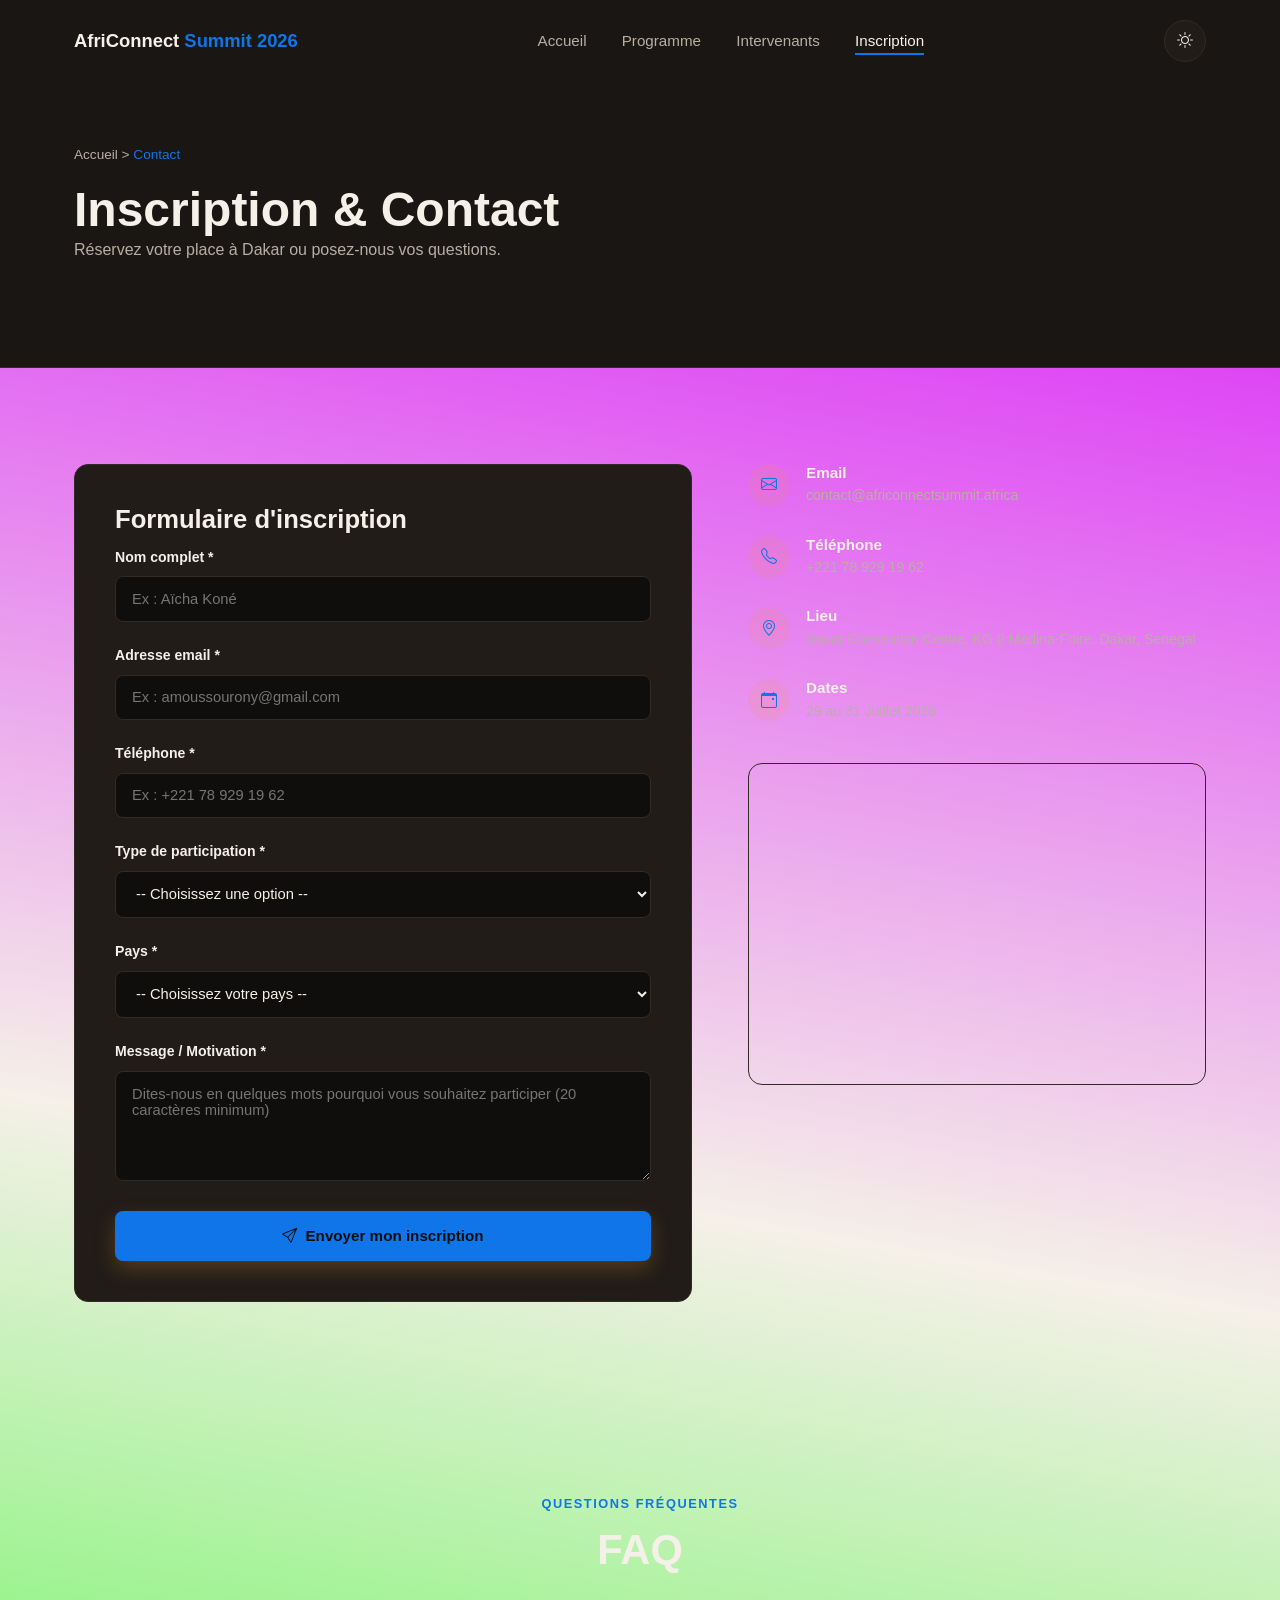
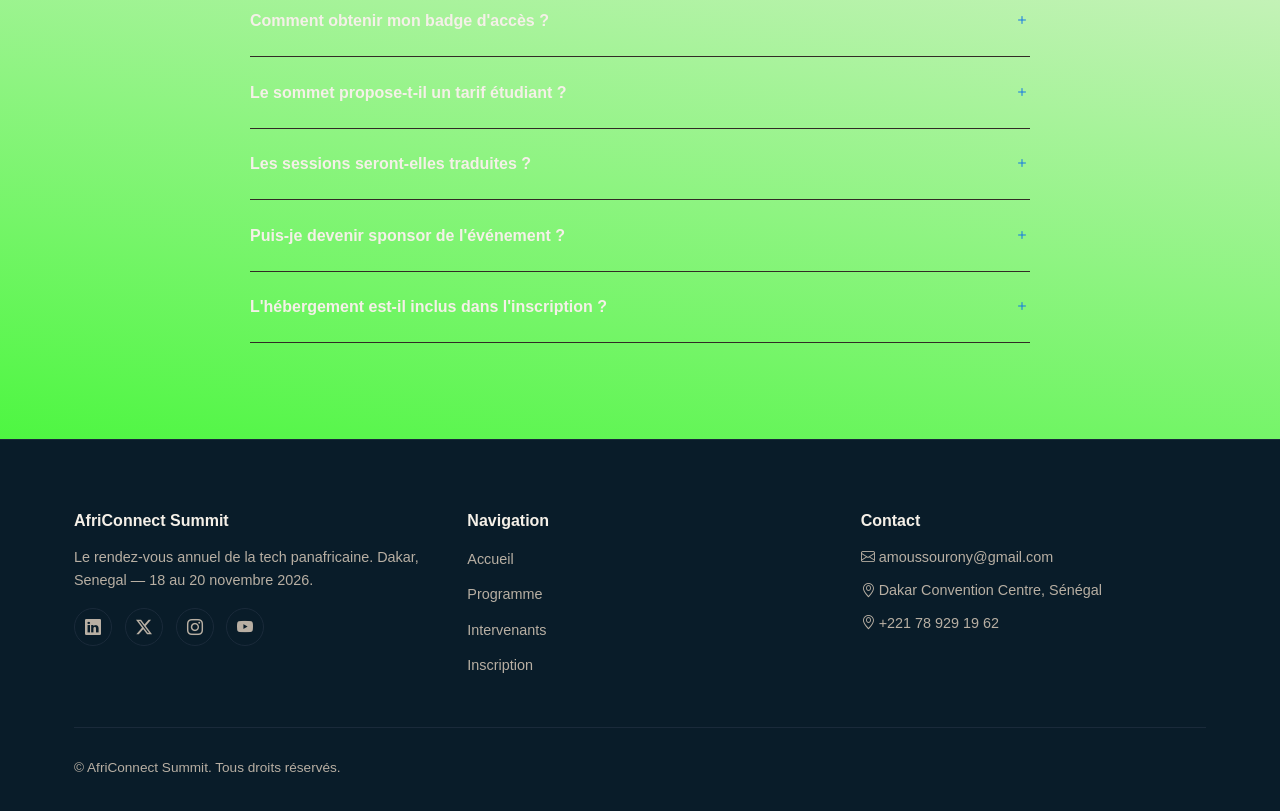
==== commit 500d2cd9: "Commit 10: Finalisation du projet,derniere correction, et Powerpoint." ====
--- a/contact.html
+++ b/contact.html
@@ -43,7 +43,7 @@
       <div class="container">
         <p class="breadcrumb"><a href="index.html">Accueil</a> &gt; <span class="current">Contact</span></p>
         <h1>Inscription & Contact</h1>
-        <p class="section-subtitle">Réservez votre place à Kigali ou posez-nous vos questions.</p>
+        <p class="section-subtitle">Réservez votre place à Dakar ou posez-nous vos questions.</p>
       </div>
     </section>
 
@@ -71,13 +71,13 @@
 
               <div class="form-group">
                 <label for="email">Adresse email *</label>
-                <input type="email" id="email" name="email" placeholder="Ex : aicha.kone@email.com">
+                <input type="email" id="email" name="email" placeholder="Ex : amoussourony@gmail.com">
                 <p class="error-message"></p>
               </div>
 
               <div class="form-group">
                 <label for="phone">Téléphone *</label>
-                <input type="tel" id="phone" name="phone" placeholder="Ex : +225 07 00 00 00 00">
+                <input type="tel" id="phone" name="phone" placeholder="Ex : +221 78 929 19 62">
                 <p class="error-message"></p>
               </div>
 
@@ -98,7 +98,7 @@
                 <select id="country" name="country">
                   <option value="">-- Choisissez votre pays --</option>
                   <option value="senegal">Sénégal</option>
-                  <option value="cote-ivoire">Côte d'Ivoire</option>
+                  <option value="cote-ivoire">Benin</option>
                   <option value="nigeria">Nigeria</option>
                   <option value="ghana">Ghana</option>
                   <option value="kenya">Kenya</option>
@@ -138,21 +138,21 @@
               <div class="info-icon"><i class="bi bi-telephone"></i></div>
               <div>
                 <h4>Téléphone</h4>
-                <p>+250 78 000 00 00</p>
+                <p> +221 78 929 19 62</p>
               </div>
             </div>
             <div class="info-item">
               <div class="info-icon"><i class="bi bi-geo-alt"></i></div>
               <div>
                 <h4>Lieu</h4>
-                <p>Kigali Convention Centre, KG 2 Roundabout, Kigali, Rwanda</p>
+                <p>Dakar Convention Centre, KG 2 Medina-Foire, Dakar, Senegal</p>
               </div>
             </div>
             <div class="info-item">
               <div class="info-icon"><i class="bi bi-calendar-event"></i></div>
               <div>
                 <h4>Dates</h4>
-                <p>18 au 20 novembre 2026</p>
+                <p>29 au 31 Juillet 2026</p>
               </div>
             </div>
 
@@ -238,18 +238,18 @@
       </div>
     </section>
   </main>
-
+  <!-- ============================= FOOTER ============================= -->
   <footer class="site-footer">
     <div class="container">
       <div class="footer-columns">
         <div class="footer-col">
           <h4>AfriConnect Summit</h4>
-          <p>Le rendez-vous annuel de la tech panafricaine. Kigali, Rwanda — 18 au 20 novembre 2026.</p>
+          <p>Le rendez-vous annuel de la tech panafricaine. Dakar, Senegal — 18 au 20 novembre 2026.</p>
           <div class="social-icons">
-            <a href="#" aria-label="LinkedIn"><i class="bi bi-linkedin"></i></a>
-            <a href="#" aria-label="Twitter / X"><i class="bi bi-twitter-x"></i></a>
-            <a href="#" aria-label="Instagram"><i class="bi bi-instagram"></i></a>
-            <a href="#" aria-label="YouTube"><i class="bi bi-youtube"></i></a>
+            <a href="http://www.LinkedIn.com" aria-label="LinkedIn"><i class="bi bi-linkedin"></i></a>
+            <a href="http://www.twitter" aria-label="Twitter / X"><i class="bi bi-twitter-x"></i></a>
+            <a href="http://www.instagram.com" aria-label="Instagram"><i class="bi bi-instagram"></i></a>
+            <a href="http://www.youtube.com" aria-label="YouTube"><i class="bi bi-youtube"></i></a>
           </div>
         </div>
         <div class="footer-col">
@@ -263,14 +263,15 @@
         </div>
         <div class="footer-col">
           <h4>Contact</h4>
-          <p><i class="bi bi-envelope"></i> contact@africonnectsummit.africa</p>
-          <p><i class="bi bi-geo-alt"></i> Kigali Convention Centre, Rwanda</p>
+          <p><i class="bi bi-envelope"></i> amoussourony@gmail.com</p>
+          <p><i class="bi bi-geo-alt"></i> Dakar Convention Centre, Sénégal</p>
+          <p><i class="bi bi-geo-alt"></i> +221 78 929 19 62</p>
         </div>
       </div>
 
       <div class="footer-bottom">
         <p>&copy; <span class="current-year"></span> AfriConnect Summit. Tous droits réservés.</p>
-        <p>Site conçu dans le cadre d'un examen de technologies web.</p>
+        
       </div>
     </div>
   </footer>
--- a/css/style.css
+++ b/css/style.css
@@ -1,52 +1,60 @@
 /* ==========================================================================
-AFRICONNECT SUMMIT 2026 — CSS OPTIMISÉ
-========================================================================== */
-
-/* --------------------------------------------------------------------------
-1. VARIABLES CSS
--------------------------------------------------------------------------- */
+   AFRICONNECT SUMMIT 2026 — CSS OPTIMISÉ
+   ========================================================================== */
+
+/* --------------------------------------------------------------------------
+   1. VARIABLES CSS
+   -------------------------------------------------------------------------- */
 :root {
---bg: #100e0c;
---bg-alt: #1a1613;
---bg-card: #211c18;
---text: #f5f0e8;
---text-muted: #b8afa3;
---border: #322b25;
---primary: #e8973d;
---secondary: #1b7a6b;
---accent: #d1573f;
---font-display: 'Bricolage Grotesque', sans-serif;
---font-body: 'Inter', sans-serif;
---radius: 14px;
---radius-sm: 8px;
---gap: 1.5rem;
---container: 1180px;
---transition: 0.25s ease;
---shadow: 0 10px 30px rgba(0,0,0,0.35);
+  --bg: #100e0c;
+ --bg-alt: #1a1613;
+ --bg-card: #211c18;
+ --text: #f5f0e8;
+ --text-muted: #b8afa3;
+ --border: #322b25;
+ --primary: #1075e8;
+ --secondary: #1b7a6b;
+ --accent: #d1573f;
+ --rouge: #e80606;
+ --vert: #0cf900;
+ --bleu: #2a69f0;
+ --jaune: #d1b93f;
+ --rose: #f90d8b;
+ --violet: #d503fa;
+ --foot: #091c29;
+  --font-display: 'Bricolage Grotesque', sans-serif;
+  --font-body: 'Inter', sans-serif;
+  --radius: 14px;
+  --radius-sm: 8px;
+  --gap: 1.5rem;
+  --container: 1180px;
+  --transition: 0.25s ease;
+  --shadow: 0 10px 30px rgba(0,0,0,0.35);
 }
 
 [data-theme="light"] {
---bg: #faf7f2;
---bg-alt: #ffffff;
---bg-card: #ffffff;
---text: #211c18;
---text-muted: #5b5349;
---border: #e7e0d6;
---shadow: 0 10px 30px rgba(20,15,10,0.08);
-}
-
-/* --------------------------------------------------------------------------
-2. RESET & BASE
--------------------------------------------------------------------------- */
+  --bg: #faf7f2;
+  --bg-alt: #ffffff;
+  --bg-card: #ffffff;
+  --text: #8ebcdf;
+  --text-muted: #5b5349;
+  --border: #e7e0d6;
+  --shadow: 0 10px 30px rgba(20,15,10,0.08);
+}
+
+/* --------------------------------------------------------------------------
+   2. RESET & BASE
+   -------------------------------------------------------------------------- */
 * { margin:0; padding:0; box-sizing:border-box; }
 html { scroll-behavior:smooth; }
 body {
-font-family: var(--font-body);
-background: var(--bg);
-color: var(--text);
-line-height:1.6;
-transition: background var(--transition), color var(--transition);
-overflow-x:hidden;
+  font-family: var(--font-body);
+  /* background: var(--bg); */
+  background: linear-gradient(10deg, var(--vert),var(--text), var(--violet));
+  color: var(--text);
+  line-height:1.6;
+  transition: background var(--transition), color var(--transition);
+  overflow-x:hidden;
 }
 h1,h2,h3,h4 { font-family:var(--font-display); font-weight:600; line-height:1.15; }
 a { text-decoration:none; color:inherit; }
@@ -55,373 +63,374 @@
 button,input,select,textarea { font-family:inherit; }
 .container { max-width:var(--container); margin:0 auto; padding:0 1.5rem; }
 .eyebrow {
-display:inline-block;
-font-size:.8rem;
-letter-spacing:.12em;
-text-transform:uppercase;
-color:var(--primary);
-font-weight:600;
-margin-bottom:.75rem;
+  display:inline-block;
+  font-size:.8rem;
+  letter-spacing:.12em;
+  text-transform:uppercase;
+  color:var(--primary);
+  font-weight:600;
+  margin-bottom:.75rem;
 }
 .section-title { font-size:clamp(1.8rem,3.5vw,2.6rem); margin-bottom:.75rem; }
 .section-subtitle { color:var(--text-muted); max-width:560px; margin-bottom:3rem; }
 section { padding:6rem 0; }
 
 /* --------------------------------------------------------------------------
-3. BOUTONS
--------------------------------------------------------------------------- */
+   3. BOUTONS
+   -------------------------------------------------------------------------- */
 .btn {
-display:inline-flex;
-align-items:center;
-gap:.5rem;
-padding:.9rem 1.8rem;
-border-radius:var(--radius-sm);
-font-weight:600;
-font-size:.95rem;
-border:2px solid transparent;
-cursor:pointer;
-transition: transform var(--transition), box-shadow var(--transition), background var(--transition);
+  display:inline-flex;
+  align-items:center;
+  gap:.5rem;
+  padding:.9rem 1.8rem;
+  border-radius:var(--radius-sm);
+  font-weight:600;
+  font-size:.95rem;
+  border:2px solid transparent;
+  cursor:pointer;
+  transition: transform var(--transition), box-shadow var(--transition), background var(--transition);
 }
 .btn:hover { transform:translateY(-3px); }
 .btn-primary {
-background:var(--primary);
-color:#100e0c;
-box-shadow:0 8px 20px rgba(232,151,61,0.25);
+  background:var(--primary);
+  color:#100e0c;
+  box-shadow:0 8px 20px rgba(232,151,61,0.25);
 }
 .btn-primary:hover { box-shadow:0 12px 28px rgba(232,151,61,0.4); }
 .btn-outline {
-background:transparent;
-border-color:var(--border);
-color:var(--text);
+  background:transparent;
+  border-color:var(--border);
+  color:var(--text);
 }
 .btn-outline:hover { border-color:var(--primary); color:var(--primary); }
 
 /* --------------------------------------------------------------------------
-4. NAVBAR
--------------------------------------------------------------------------- */
+   4. NAVBAR
+   -------------------------------------------------------------------------- */
 .navbar {
-position:fixed;
-top:0;
-left:0;
-width:100%;
-z-index:1000;
-padding:1.25rem 0;
-background:transparent;
-transition: background var(--transition), box-shadow var(--transition), padding var(--transition);
+  position:fixed;
+  top:0;
+  left:0;
+  width:100%;
+  z-index:1000;
+  padding:1.25rem 0;
+  background:transparent;
+  transition: background var(--transition), box-shadow var(--transition), padding var(--transition);
 }
 .navbar.scrolled {
-background:var(--bg);
-box-shadow:var(--shadow);
-padding:.85rem 0;
-border-bottom:1px solid var(--border);
+  background:var(--bg);
+  box-shadow:var(--shadow);
+  padding:.85rem 0;
+  border-bottom:1px solid var(--border);
 }
 .navbar .container { display:flex; align-items:center; justify-content:space-between; }
 .logo {
-font-family:var(--font-display);
-font-size:1.15rem;
-font-weight:700;
+  font-family:var(--font-display);
+  font-size:1.15rem;
+  font-weight:700;
 }
 .logo span { color:var(--primary); }
 .nav-links {
-display:flex;
-gap:2.2rem;
-align-items:center;
+  display:flex;
+  gap:2.2rem;
+  align-items:center;
 }
 .nav-links a {
-font-size:.95rem;
-font-weight:500;
-color:var(--text-muted);
-transition:color var(--transition);
-position:relative;
+  font-size:.95rem;
+  font-weight:500;
+  color:var(--text-muted);
+  transition:color var(--transition);
+  position:relative;
 }
 .nav-links a:hover,
 .nav-links a.active { color:var(--text); }
 .nav-links a.active::after {
-content:"";
-position:absolute;
-left:0;
-bottom:-6px;
-width:100%;
-height:2px;
-background:var(--primary);
+  content:"";
+  position:absolute;
+  left:0;
+  bottom:-6px;
+  width:100%;
+  height:2px;
+  background:var(--primary);
 }
 .nav-actions { display:flex; align-items:center; gap:1rem; }
 .theme-toggle {
-width:42px;
-height:42px;
-border-radius:50%;
-border:1px solid var(--border);
-background:var(--bg-card);
-color:var(--text);
-display:flex;
-align-items:center;
-justify-content:center;
-cursor:pointer;
-transition: border-color var(--transition), transform var(--transition);
-font-size:1rem;
+  width:42px;
+  height:42px;
+  border-radius:50%;
+  border:1px solid var(--border);
+  background:var(--bg-card);
+  color:var(--text);
+  display:flex;
+  align-items:center;
+  justify-content:center;
+  cursor:pointer;
+  transition: border-color var(--transition), transform var(--transition);
+  font-size:1rem;
 }
 .theme-toggle:hover { border-color:var(--primary); transform:rotate(20deg); }
 .hamburger {
-display:none;
-flex-direction:column;
-gap:5px;
-background:none;
-border:none;
-cursor:pointer;
-z-index:1100;
+  display:none;
+  flex-direction:column;
+  gap:5px;
+  background:none;
+  border:none;
+  cursor:pointer;
+  z-index:1100;
 }
 .hamburger span {
-width:26px;
-height:2px;
-background:var(--text);
-transition: transform var(--transition), opacity var(--transition);
+  width:26px;
+  height:2px;
+  background:var(--text);
+  transition: transform var(--transition), opacity var(--transition);
 }
 .hamburger.open span:nth-child(1) { transform:translateY(7px) rotate(45deg); }
 .hamburger.open span:nth-child(2) { opacity:0; }
 .hamburger.open span:nth-child(3) { transform:translateY(-7px) rotate(-45deg); }
-/* --------------------------------------------------------------------------
-5. HERO
--------------------------------------------------------------------------- */
+
+/* --------------------------------------------------------------------------
+   5. HERO
+   -------------------------------------------------------------------------- */
 .hero {
-min-height:100vh;
-display:flex;
-align-items:center;
-position:relative;
-padding-top:6rem;
-background:
-radial-gradient(circle at 85% 15%, rgba(232,151,61,0.14), transparent 45%),
-radial-gradient(circle at 10% 85%, rgba(27,122,107,0.16), transparent 45%);
+  min-height:100vh;
+  display:flex;
+  align-items:center;
+  position:relative;
+  padding-top:6rem;
+  background:
+    radial-gradient(circle at 85% 15%, rgba(223, 10, 227, 0.886), transparent 45%),
+    radial-gradient(circle at 10% 85%, rgba(5, 178, 241, 0.941), transparent 45%);
 }
 .hero::before {
-content:"";
-position:absolute;
-top:0;
-left:0;
-width:100%;
-height:6px;
-background:repeating-linear-gradient(90deg,
-var(--primary) 0 24px,
-var(--secondary) 24px 48px,
-var(--accent) 48px 72px
-);
+  content:"";
+  position:absolute;
+  top:0;
+  left:0;
+  width:100%;
+  height:6px;
+  background:repeating-linear-gradient(90deg,
+    var(--primary) 0 24px,
+    var(--secondary) 24px 48px,
+    var(--accent) 48px 72px
+  );
 }
 .hero-content { max-width:780px; }
 .hero h1 {
-font-size:clamp(2.4rem,6vw,4.2rem);
-margin-bottom:1.2rem;
+  font-size:clamp(2.4rem,6vw,4.2rem);
+  margin-bottom:1.2rem;
 }
 .hero h1 .highlight { color:var(--primary); }
 .hero-subtitle {
-font-size:1.15rem;
-color:var(--text-muted);
-margin-bottom:2.2rem;
-max-width:540px;
+  font-size:1.15rem;
+  color:var(--text-muted);
+  margin-bottom:2.2rem;
+  max-width:540px;
 }
 .hero-subtitle strong { color:var(--text); }
 .hero-cta {
-display:flex;
-gap:1rem;
-flex-wrap:wrap;
-margin-bottom:3.5rem;
+  display:flex;
+  gap:1rem;
+  flex-wrap:wrap;
+  margin-bottom:3.5rem;
 }
 .countdown {
-display:flex;
-gap:1.2rem;
-flex-wrap:wrap;
+  display:flex;
+  gap:1.2rem;
+  flex-wrap:wrap;
 }
 .countdown-item {
-background:var(--bg-card);
-border:1px solid var(--border);
-border-radius:var(--radius);
-padding:1rem 1.4rem;
-min-width:88px;
-text-align:center;
+  background:var(--bg-card);
+  border:1px solid var(--border);
+  border-radius:var(--radius);
+  padding:1rem 1.4rem;
+  min-width:88px;
+  text-align:center;
 }
 .countdown-number {
-font-family:var(--font-display);
-font-size:2rem;
-font-weight:700;
-color:var(--primary);
-display:block;
+  font-family:var(--font-display);
+  font-size:2rem;
+  font-weight:700;
+  color:var(--primary);
+  display:block;
 }
 .countdown-label {
-font-size:.75rem;
-text-transform:uppercase;
-letter-spacing:.08em;
-color:var(--text-muted);
+  font-size:.75rem;
+  text-transform:uppercase;
+  letter-spacing:.08em;
+  color:var(--text-muted);
 }
 .fade-up {
-animation:fadeUp .9s ease both;
+  animation:fadeUp .9s ease both;
 }
 .fade-up.delay-1 { animation-delay:.15s; }
 .fade-up.delay-2 { animation-delay:.3s; }
 .fade-up.delay-3 { animation-delay:.45s; }
 @keyframes fadeUp {
-from { opacity:0; transform:translateY(24px); }
-to { opacity:1; transform:translateY(0); }
+  from { opacity:0; transform:translateY(24px); }
+  to { opacity:1; transform:translateY(0); }
 }
 .page-hero {
-padding:9rem 0 3.5rem;
-background:var(--bg-alt);
-border-bottom:1px solid var(--border);
+  padding:9rem 0 3.5rem;
+  background:var(--bg-alt);
+  border-bottom:1px solid var(--border);
 }
 .breadcrumb {
-font-size:.85rem;
-color:var(--text-muted);
-margin-bottom:1rem;
+  font-size:.85rem;
+  color:var(--text-muted);
+  margin-bottom:1rem;
 }
 .breadcrumb a:hover { color:var(--primary); }
 .breadcrumb .current { color:var(--primary); }
 .page-hero h1 { font-size:clamp(2rem,4vw,3rem); }
 
 /* --------------------------------------------------------------------------
-6. GRILLES (Stats, Intervenants, Thématiques)
--------------------------------------------------------------------------- */
+   6. GRILLES (Stats, Intervenants, Thématiques)
+   -------------------------------------------------------------------------- */
 .stats-grid {
-display:grid;
-grid-template-columns:repeat(4,1fr);
-gap:var(--gap);
+  display:grid;
+  grid-template-columns:repeat(4,1fr);
+  gap:var(--gap);
 }
 .stat-card {
-background:var(--bg-card);
-border:1px solid var(--border);
-border-radius:var(--radius);
-padding:2.2rem 1.5rem;
-text-align:center;
-transition: transform var(--transition), border-color var(--transition);
+  background:var(--bg-card);
+  border:1px solid var(--border);
+  border-radius:var(--radius);
+  padding:2.2rem 1.5rem;
+  text-align:center;
+  transition: transform var(--transition), border-color var(--transition);
 }
 .stat-card:hover { transform:translateY(-6px); border-color:var(--primary); }
 .stat-number {
-font-family:var(--font-display);
-font-size:2.6rem;
-font-weight:700;
-color:var(--primary);
+  font-family:var(--font-display);
+  font-size:2.6rem;
+  font-weight:700;
+  color:var(--primary);
 }
 .stat-label {
-color:var(--text-muted);
-font-size:.95rem;
-margin-top:.4rem;
+  color:var(--text-muted);
+  font-size:.95rem;
+  margin-top:.4rem;
 }
 
 .speakers-grid {
-display:grid;
-grid-template-columns:repeat(4,1fr);
-gap:var(--gap);
+  display:grid;
+  grid-template-columns:repeat(4,1fr);
+  gap:var(--gap);
 }
 .speakers-grid.speakers-full { grid-template-columns:repeat(3,1fr); }
 .speaker-card {
-background:var(--bg-card);
-border:1px solid var(--border);
-border-radius:var(--radius);
-overflow:hidden;
-transition: transform var(--transition), box-shadow var(--transition);
+  background:var(--bg-card);
+  border:1px solid var(--border);
+  border-radius:var(--radius);
+  overflow:hidden;
+  transition: transform var(--transition), box-shadow var(--transition);
 }
 .speaker-card:hover { transform:translateY(-8px); box-shadow:var(--shadow); }
 .speaker-photo {
-width:100%;
-aspect-ratio:4/4.2;
-object-fit:cover;
+  width:100%;
+  aspect-ratio:4/4.2;
+  object-fit:cover;
 }
 .speaker-info { padding:1.2rem; }
 .speaker-info h3 { font-size:1.05rem; margin-bottom:.2rem; }
 .speaker-role { font-size:.85rem; color:var(--primary); margin-bottom:.3rem; }
 .speaker-country { font-size:.82rem; color:var(--text-muted); }
 .speaker-tag {
-display:inline-block;
-font-size:.72rem;
-text-transform:uppercase;
-letter-spacing:.05em;
-color:var(--secondary);
-margin-top:.4rem;
+  display:inline-block;
+  font-size:.72rem;
+  text-transform:uppercase;
+  letter-spacing:.05em;
+  color:var(--secondary);
+  margin-top:.4rem;
 }
 .section-footer-action { text-align:center; margin-top:3rem; }
 .speaker-card.hidden { display:none; }
 
 .themes-grid {
-display:grid;
-grid-template-columns:repeat(2,1fr);
-gap:var(--gap);
+  display:grid;
+  grid-template-columns:repeat(2,1fr);
+  gap:var(--gap);
 }
 .theme-card {
-display:flex;
-gap:1.2rem;
-background:var(--bg-card);
-border:1px solid var(--border);
-border-radius:var(--radius);
-padding:2rem;
-transition:transform var(--transition);
+  display:flex;
+  gap:1.2rem;
+  background:var(--bg-card);
+  border:1px solid var(--border);
+  border-radius:var(--radius);
+  padding:2rem;
+  transition:transform var(--transition);
 }
 .theme-card:hover { transform:translateY(-6px); }
 .theme-icon {
-font-size:1.6rem;
-color:var(--secondary);
-flex-shrink:0;
+  font-size:1.6rem;
+  color:var(--secondary);
+  flex-shrink:0;
 }
 .theme-card h3 { font-size:1.1rem; margin-bottom:.4rem; }
 .theme-card p { color:var(--text-muted); font-size:.9rem; }
 
 /* --------------------------------------------------------------------------
-7. RAISONS (Flexbox)
--------------------------------------------------------------------------- */
+   7. RAISONS (Flexbox)
+   -------------------------------------------------------------------------- */
 .reasons {
-display:flex;
-gap:var(--gap);
-flex-wrap:wrap;
+  display:flex;
+  gap:var(--gap);
+  flex-wrap:wrap;
 }
 .reason-card {
-flex:1 1 300px;
-background:var(--bg-card);
-border:1px solid var(--border);
-border-radius:var(--radius);
-padding:2.2rem;
-transition: transform var(--transition), box-shadow var(--transition);
+  flex:1 1 300px;
+  background:var(--bg-card);
+  border:1px solid var(--border);
+  border-radius:var(--radius);
+  padding:2.2rem;
+  transition: transform var(--transition), box-shadow var(--transition);
 }
 .reason-card:hover { transform:translateY(-6px); box-shadow:var(--shadow); }
 .reason-icon {
-width:52px;
-height:52px;
-border-radius:var(--radius-sm);
-background:rgba(232,151,61,0.12);
-color:var(--primary);
-display:flex;
-align-items:center;
-justify-content:center;
-font-size:1.4rem;
-margin-bottom:1.2rem;
+  width:52px;
+  height:52px;
+  border-radius:var(--radius-sm);
+  background:rgba(232,151,61,0.12);
+  color:var(--primary);
+  display:flex;
+  align-items:center;
+  justify-content:center;
+  font-size:1.4rem;
+  margin-bottom:1.2rem;
 }
 .reason-card h3 { font-size:1.2rem; margin-bottom:.6rem; }
 .reason-card p { color:var(--text-muted); font-size:.95rem; }
 
 /* --------------------------------------------------------------------------
-8. SPONSORS
--------------------------------------------------------------------------- */
+   8. SPONSORS
+   -------------------------------------------------------------------------- */
 .sponsors-tiers { display:flex; flex-direction:column; gap:2.5rem; }
 .sponsor-tier { text-align:center; }
 .sponsor-tier-label {
-font-size:.8rem;
-text-transform:uppercase;
-letter-spacing:.1em;
-color:var(--text-muted);
-margin-bottom:1.2rem;
+  font-size:.8rem;
+  text-transform:uppercase;
+  letter-spacing:.1em;
+  color:var(--text-muted);
+  margin-bottom:1.2rem;
 }
 .sponsor-row {
-display:flex;
-justify-content:center;
-align-items:center;
-gap:2rem;
-flex-wrap:wrap;
+  display:flex;
+  justify-content:center;
+  align-items:center;
+  gap:2rem;
+  flex-wrap:wrap;
 }
 .sponsor-logo {
-background:var(--bg-card);
-border:1px solid var(--border);
-border-radius:var(--radius-sm);
-display:flex;
-align-items:center;
-justify-content:center;
-font-family:var(--font-display);
-font-weight:700;
-color:var(--text-muted);
-transition: color var(--transition), border-color var(--transition);
+  background:var(--bg-card);
+  border:1px solid var(--border);
+  border-radius:var(--radius-sm);
+  display:flex;
+  align-items:center;
+  justify-content:center;
+  font-family:var(--font-display);
+  font-weight:700;
+  color:var(--text-muted);
+  transition: color var(--transition), border-color var(--transition);
 }
 .sponsor-row.gold .sponsor-logo { width:200px; height:90px; font-size:1.2rem; }
 .sponsor-row.silver .sponsor-logo { width:160px; height:72px; font-size:1rem; }
@@ -429,196 +438,268 @@
 .sponsor-logo:hover { color:var(--primary); border-color:var(--primary); }
 
 /* --------------------------------------------------------------------------
-9. FOOTER
--------------------------------------------------------------------------- */
+   9. FOOTER
+   -------------------------------------------------------------------------- */
+  .site-footer {
+  /* Force les couleurs du footer à rester fixes */
+  background: #091c29 !important;
+  border-top: 1px solid #1a2a3a !important;
+}
+
+.site-footer * {
+  /* Tous les enfants du footer héritent des couleurs du footer */
+  color: inherit !important;
+}
+
+.site-footer h4 {
+  color: #f5f0e8 !important;
+}
+
+.site-footer p,
+.site-footer li,
+.site-footer a {
+  color: #b8afa3 !important;
+}
+
+.site-footer a:hover {
+  color: #1075e8 !important;
+}
+
+.site-footer .social-icons a {
+  border-color: #1a2a3a !important;
+}
+
+.site-footer .social-icons a:hover {
+  background: #1075e8 !important;
+  color: #100e0c !important;
+}
+
+.site-footer .footer-bottom {
+  border-top-color: #1a2a3a !important;
+  color: #7a6f63 !important;
+}
+
+/* Même en mode light, le footer reste sombre */
+[data-theme="light"] .site-footer {
+  background: #091c29 !important;
+  border-top-color: #1a2a3a !important;
+}
+
+[data-theme="light"] .site-footer * {
+  color: inherit !important;
+}
+
+[data-theme="light"] .site-footer h4 {
+  color: #f5f0e8 !important;
+}
+
+[data-theme="light"] .site-footer p,
+[data-theme="light"] .site-footer li,
+[data-theme="light"] .site-footer a {
+  color: #b8afa3 !important;
+}
+
+[data-theme="light"] .site-footer a:hover {
+  color: #1075e8 !important;
+}
+
+[data-theme="light"] .site-footer .social-icons a {
+  border-color: #1a2a3a !important;
+}
+
+[data-theme="light"] .site-footer .footer-bottom {
+  border-top-color: #1a2a3a !important;
+  color: #7a6f63 !important;
+}
 .site-footer {
-background:var(--bg-alt);
-border-top:1px solid var(--border);
-padding:4.5rem 0 2rem;
+  background:var(--foot) ;
+  border-top:1px solid var(--border);
+  padding:4.5rem 0 2rem;
 }
 .footer-columns {
-display:flex;
-justify-content:space-between;
-gap:3rem;
-flex-wrap:wrap;
-padding-bottom:2.5rem;
+  display:flex;
+  justify-content:space-between;
+  gap:3rem;
+  flex-wrap:wrap;
+  padding-bottom:2.5rem;
 }
 .footer-col { flex:1 1 220px; }
 .footer-col h4 { font-size:1rem; margin-bottom:1rem; }
 .footer-col p { color:var(--text-muted); font-size:.9rem; margin-bottom:.6rem; }
 .footer-col ul li { margin-bottom:.6rem; }
 .footer-col ul a {
-color:var(--text-muted);
-font-size:.9rem;
-transition:color var(--transition);
+  color:var(--text-muted);
+  font-size:.9rem;
+  transition:color var(--transition);
 }
 .footer-col ul a:hover { color:var(--primary); }
 .social-icons {
-display:flex;
-gap:.8rem;
-margin-top:1rem;
+  display:flex;
+  gap:.8rem;
+  margin-top:1rem;
 }
 .social-icons a {
-width:38px;
-height:38px;
-border-radius:50%;
-border:1px solid var(--border);
-display:flex;
-align-items:center;
-justify-content:center;
-transition: background var(--transition), color var(--transition);
-}
-.social-icons a:hover { background:var(--primary); color:#100e0c; }
+  width:38px;
+  height:38px;
+  border-radius:50%;
+  border:1px solid var(--border);
+  display:flex;
+  align-items:center;
+  justify-content:center;
+  transition: background var(--transition), color var(--transition);
+}
+.social-icons a:hover { background:var(--secondary); color:#100e0c; }
 .footer-bottom {
-display:flex;
-justify-content:space-between;
-align-items:center;
-padding-top:1.8rem;
-border-top:1px solid var(--border);
-color:var(--text-muted);
-font-size:.85rem;
-flex-wrap:wrap;
-gap:1rem;
+  display:flex;
+  justify-content:space-between;
+  align-items:center;
+  padding-top:1.8rem;
+  border-top:1px solid var(--border);
+  color:var(--text-muted);
+  font-size:.85rem;
+  flex-wrap:wrap;
+  gap:1rem;
 }
 .back-to-top {
-width:42px;
-height:42px;
-border-radius:50%;
-background:var(--primary);
-color:#100e0c;
-position:fixed;
-bottom:2rem;
-right:2rem;
-display:flex;
-align-items:center;
-justify-content:center;
-border:none;
-cursor:pointer;
-opacity:0;
-visibility:hidden;
-transform:translateY(10px);
-transition: opacity var(--transition), transform var(--transition), visibility var(--transition);
-z-index:900;
-font-size:1.1rem;
-box-shadow:var(--shadow);
+  width:42px;
+  height:42px;
+  border-radius:50%;
+  background:var(--primary);
+  color:#100e0c;
+  position:fixed;
+  bottom:2rem;
+  right:2rem;
+  display:flex;
+  align-items:center;
+  justify-content:center;
+  border:none;
+  cursor:pointer;
+  opacity:0;
+  visibility:hidden;
+  transform:translateY(10px);
+  transition: opacity var(--transition), transform var(--transition), visibility var(--transition);
+  z-index:900;
+  font-size:1.1rem;
+  box-shadow:var(--shadow);
 }
 .back-to-top.visible { opacity:1; visibility:visible; transform:translateY(0); }
-/* --------------------------------------------------------------------------
-10. ANIMATIONS AU SCROLL
--------------------------------------------------------------------------- */
+
+/* --------------------------------------------------------------------------
+   10. ANIMATIONS AU SCROLL
+   -------------------------------------------------------------------------- */
 .reveal {
-opacity:0;
-transform:translateY(30px);
-transition: opacity .7s ease, transform .7s ease;
+  opacity:0;
+  transform:translateY(30px);
+  transition: opacity .7s ease, transform .7s ease;
 }
 .reveal.zoom { transform:scale(.92); }
 .reveal.slide-left { transform:translateX(-40px); }
 .reveal.slide-right { transform:translateX(40px); }
 .reveal.is-visible {
-opacity:1;
-transform:translate(0,0) scale(1);
-}
-
-/* --------------------------------------------------------------------------
-11. PROGRAMME — ONGLETS
--------------------------------------------------------------------------- */
+  opacity:1;
+  transform:translate(0,0) scale(1);
+}
+
+/* --------------------------------------------------------------------------
+   11. PROGRAMME — ONGLETS
+   -------------------------------------------------------------------------- */
 .tabs {
-display:flex;
-gap:.8rem;
-margin-bottom:2.5rem;
-flex-wrap:wrap;
+  display:flex;
+  gap:.8rem;
+  margin-bottom:2.5rem;
+  flex-wrap:wrap;
 }
 .tab-btn {
-padding:.75rem 1.6rem;
-border-radius:999px;
-border:1px solid var(--border);
-background:var(--bg-card);
-color:var(--text-muted);
-cursor:pointer;
-font-weight:600;
-font-size:.9rem;
-transition: background var(--transition), color var(--transition), border-color var(--transition);
+  padding:.75rem 1.6rem;
+  border-radius:999px;
+  border:1px solid var(--border);
+  background:var(--bg-card);
+  color:var(--text-muted);
+  cursor:pointer;
+  font-weight:600;
+  font-size:.9rem;
+  transition: background var(--transition), color var(--transition), border-color var(--transition);
 }
 .tab-btn:hover { border-color:var(--primary); }
 .tab-btn.active {
-background:var(--primary);
-color:#100e0c;
-border-color:var(--primary);
+  background:var(--primary);
+  color:#100e0c;
+  border-color:var(--primary);
 }
 .tab-panel { display:none; }
 .tab-panel.active {
-display:block;
-animation:fadeUp .5s ease both;
+  display:block;
+  animation:fadeUp .5s ease both;
 }
 .schedule-table {
-width:100%;
-border-collapse:collapse;
-overflow:hidden;
-border-radius:var(--radius);
-border:1px solid var(--border);
+  width:100%;
+  border-collapse:collapse;
+  overflow:hidden;
+  border-radius:var(--radius);
+  border:1px solid var(--border);
 }
 .schedule-table th,
 .schedule-table td {
-padding:1rem 1.2rem;
-text-align:left;
-font-size:.92rem;
+  padding:1rem 1.2rem;
+  text-align:left;
+  font-size:.92rem;
 }
 .schedule-table thead {
-background:var(--primary);
-color:#100e0c;
+  background:var(--primary);
+  color:#100e0c;
 }
 .schedule-table thead th { font-family:var(--font-display); font-weight:700; }
 .schedule-table tbody tr {
-background:var(--bg-card);
-border-top:1px solid var(--border);
+  background:var(--bg-card);
+  border-top:1px solid var(--border);
 }
 .schedule-table tbody tr:nth-child(even) { background:var(--bg-alt); }
 .schedule-table tbody tr:hover { background:rgba(232,151,61,0.08); }
 
 /* --------------------------------------------------------------------------
-12. CONTACT — FORMULAIRE & FAQ
--------------------------------------------------------------------------- */
+   12. CONTACT — FORMULAIRE & FAQ
+   -------------------------------------------------------------------------- */
 .contact-layout {
-display:flex;
-gap:3.5rem;
-flex-wrap:wrap;
+  display:flex;
+  gap:3.5rem;
+  flex-wrap:wrap;
 }
 .contact-form-wrap {
-flex:1 1 480px;
-background:var(--bg-card);
-border:1px solid var(--border);
-border-radius:var(--radius);
-padding:2.5rem;
+  flex:1 1 480px;
+  background:var(--bg-card);
+  border:1px solid var(--border);
+  border-radius:var(--radius);
+  padding:2.5rem;
 }
 .contact-info-wrap { flex:1 1 320px; }
 .form-group { margin-bottom:1.4rem; }
 .form-group label {
-display:block;
-font-size:.88rem;
-font-weight:600;
-margin-bottom:.5rem;
+  display:block;
+  font-size:.88rem;
+  font-weight:600;
+  margin-bottom:.5rem;
 }
 .form-group input,
 .form-group select,
 .form-group textarea {
-width:100%;
-padding:.85rem 1rem;
-border-radius:var(--radius-sm);
-border:1.5px solid var(--border);
-background:var(--bg);
-color:var(--text);
-font-size:.92rem;
-transition:border-color var(--transition);
+  width:100%;
+  padding:.85rem 1rem;
+  border-radius:var(--radius-sm);
+  border:1.5px solid var(--border);
+  background:var(--bg);
+  color:var(--text);
+  font-size:.92rem;
+  transition:border-color var(--transition);
 }
 .form-group input:focus,
 .form-group select:focus,
 .form-group textarea:focus {
-outline:none;
-border-color:var(--primary);
+  outline:none;
+  border-color:var(--primary);
 }
 .form-group textarea {
-resize:vertical;
-min-height:110px;
+  resize:vertical;
+  min-height:110px;
 }
 .form-group.error input,
 .form-group.error select,
@@ -627,53 +708,53 @@
 .form-group.success select,
 .form-group.success textarea { border-color:var(--secondary); }
 .error-message {
-display:none;
-color:var(--accent);
-font-size:.8rem;
-margin-top:.4rem;
+  display:none;
+  color:var(--accent);
+  font-size:.8rem;
+  margin-top:.4rem;
 }
 .form-group.error .error-message { display:block; }
 .form-success {
-display:none;
-background:rgba(27,122,107,0.12);
-border:1px solid var(--secondary);
-color:var(--secondary);
-padding:1rem 1.2rem;
-border-radius:var(--radius-sm);
-margin-bottom:1.4rem;
-font-size:.9rem;
-font-weight:600;
+  display:none;
+  background:rgba(27,122,107,0.12);
+  border:1px solid var(--secondary);
+  color:var(--secondary);
+  padding:1rem 1.2rem;
+  border-radius:var(--radius-sm);
+  margin-bottom:1.4rem;
+  font-size:.9rem;
+  font-weight:600;
 }
 .form-success.visible { display:block; }
 .contact-info-wrap .info-item {
-display:flex;
-gap:1rem;
-margin-bottom:1.8rem;
+  display:flex;
+  gap:1rem;
+  margin-bottom:1.8rem;
 }
 .contact-info-wrap .info-icon {
-width:42px;
-height:42px;
-border-radius:50%;
-background:rgba(232,151,61,0.12);
-color:var(--primary);
-display:flex;
-align-items:center;
-justify-content:center;
-flex-shrink:0;
+  width:42px;
+  height:42px;
+  border-radius:50%;
+  background:rgba(232,151,61,0.12);
+  color:var(--primary);
+  display:flex;
+  align-items:center;
+  justify-content:center;
+  flex-shrink:0;
 }
 .contact-info-wrap h4 { font-size:.95rem; margin-bottom:.2rem; }
 .contact-info-wrap p { color:var(--text-muted); font-size:.88rem; }
 .map-wrap {
-margin-top:2.5rem;
-border-radius:var(--radius);
-overflow:hidden;
-border:1px solid var(--border);
+  margin-top:2.5rem;
+  border-radius:var(--radius);
+  overflow:hidden;
+  border:1px solid var(--border);
 }
 .map-wrap iframe {
-width:100%;
-height:320px;
-border:0;
-display:block;
+  width:100%;
+  height:320px;
+  border:0;
+  display:block;
 }
 
 /* FAQ Accordéon CSS pur */
@@ -681,54 +762,98 @@
 .faq-item { border-bottom:1px solid var(--border); }
 .faq-item input[type="checkbox"] { display:none; }
 .faq-question {
-display:flex;
-justify-content:space-between;
-align-items:center;
-padding:1.4rem 0;
-cursor:pointer;
-font-weight:600;
-font-family:var(--font-display);
+  display:flex;
+  justify-content:space-between;
+  align-items:center;
+  padding:1.4rem 0;
+  cursor:pointer;
+  font-weight:600;
+  font-family:var(--font-display);
 }
 .faq-question .faq-icon {
-transition:transform var(--transition);
-color:var(--primary);
+  transition:transform var(--transition);
+  color:var(--primary);
 }
 .faq-answer {
-max-height:0;
-overflow:hidden;
-transition: max-height .35s ease, padding var(--transition);
-color:var(--text-muted);
-font-size:.92rem;
+  max-height:0;
+  overflow:hidden;
+  transition: max-height .35s ease, padding var(--transition);
+  color:var(--text-muted);
+  font-size:.92rem;
 }
 .faq-item input[type="checkbox"]:checked ~ .faq-answer {
-max-height:220px;
-padding-bottom:1.4rem;
+  max-height:220px;
+  padding-bottom:1.4rem;
 }
 .faq-item input[type="checkbox"]:checked ~ .faq-question .faq-icon { transform:rotate(45deg); }
 
 /* --------------------------------------------------------------------------
-13. FILTRES INTERVENANTS
--------------------------------------------------------------------------- */
+   13. FILTRES INTERVENANTS
+   -------------------------------------------------------------------------- */
 .filters {
-display:flex;
-gap:.8rem;
-flex-wrap:wrap;
-margin-bottom:2.8rem;
+  display:flex;
+  gap:.8rem;
+  flex-wrap:wrap;
+  margin-bottom:2.8rem;
 }
 .filter-btn {
-padding:.65rem 1.4rem;
-border-radius:999px;
-border:1px solid var(--border);
-background:transparent;
-color:var(--text-muted);
-cursor:pointer;
-font-size:.88rem;
-font-weight:500;
-transition:all var(--transition);
+  padding:.65rem 1.4rem;
+  border-radius:999px;
+  border:1px solid var(--border);
+  background:transparent;
+  color:var(--text-muted);
+  cursor:pointer;
+  font-size:.88rem;
+  font-weight:500;
+  transition:all var(--transition);
 }
 .filter-btn:hover { border-color:var(--primary); color:var(--text); }
 .filter-btn.active {
-background:var(--secondary);
-border-color:var(--secondary);
-color:#fff;
-}
+  background:var(--secondary);
+  border-color:var(--secondary);
+  color:#fff;
+}
+
+/* --------------------------------------------------------------------------
+   14. RESPONSIVE
+   -------------------------------------------------------------------------- */
+@media (max-width:992px) {
+  .stats-grid { grid-template-columns:repeat(2,1fr); }
+  .speakers-grid { grid-template-columns:repeat(2,1fr); }
+  .speakers-grid.speakers-full { grid-template-columns:repeat(2,1fr); }
+  .themes-grid { grid-template-columns:1fr; }
+}
+@media (max-width:768px) {
+  section { padding:4rem 0; }
+  .hamburger { display:flex; }
+  .nav-links {
+    position:fixed;
+    top:0;
+    right:-100%;
+    height:100vh;
+    width:78%;
+    max-width:320px;
+    background:var(--bg-alt);
+    flex-direction:column;
+    align-items:flex-start;
+    justify-content:center;
+    gap:2rem;
+    padding:2rem;
+    transition:right var(--transition);
+    box-shadow:var(--shadow);
+  }
+  .nav-links.open { right:0; }
+  .stats-grid { grid-template-columns:1fr 1fr; }
+  .speakers-grid,
+  .speakers-grid.speakers-full { grid-template-columns:1fr; }
+  .footer-columns { flex-direction:column; gap:2rem; }
+  .footer-bottom { flex-direction:column; text-align:center; }
+  .contact-layout { flex-direction:column; }
+}
+@media (max-width:480px) {
+  .countdown { gap:.6rem; }
+  .countdown-item { min-width:70px; padding:.8rem; }
+  .countdown-number { font-size:1.5rem; }
+  .hero-cta { flex-direction:column; }
+  .btn { width:100%; justify-content:center; }
+}
